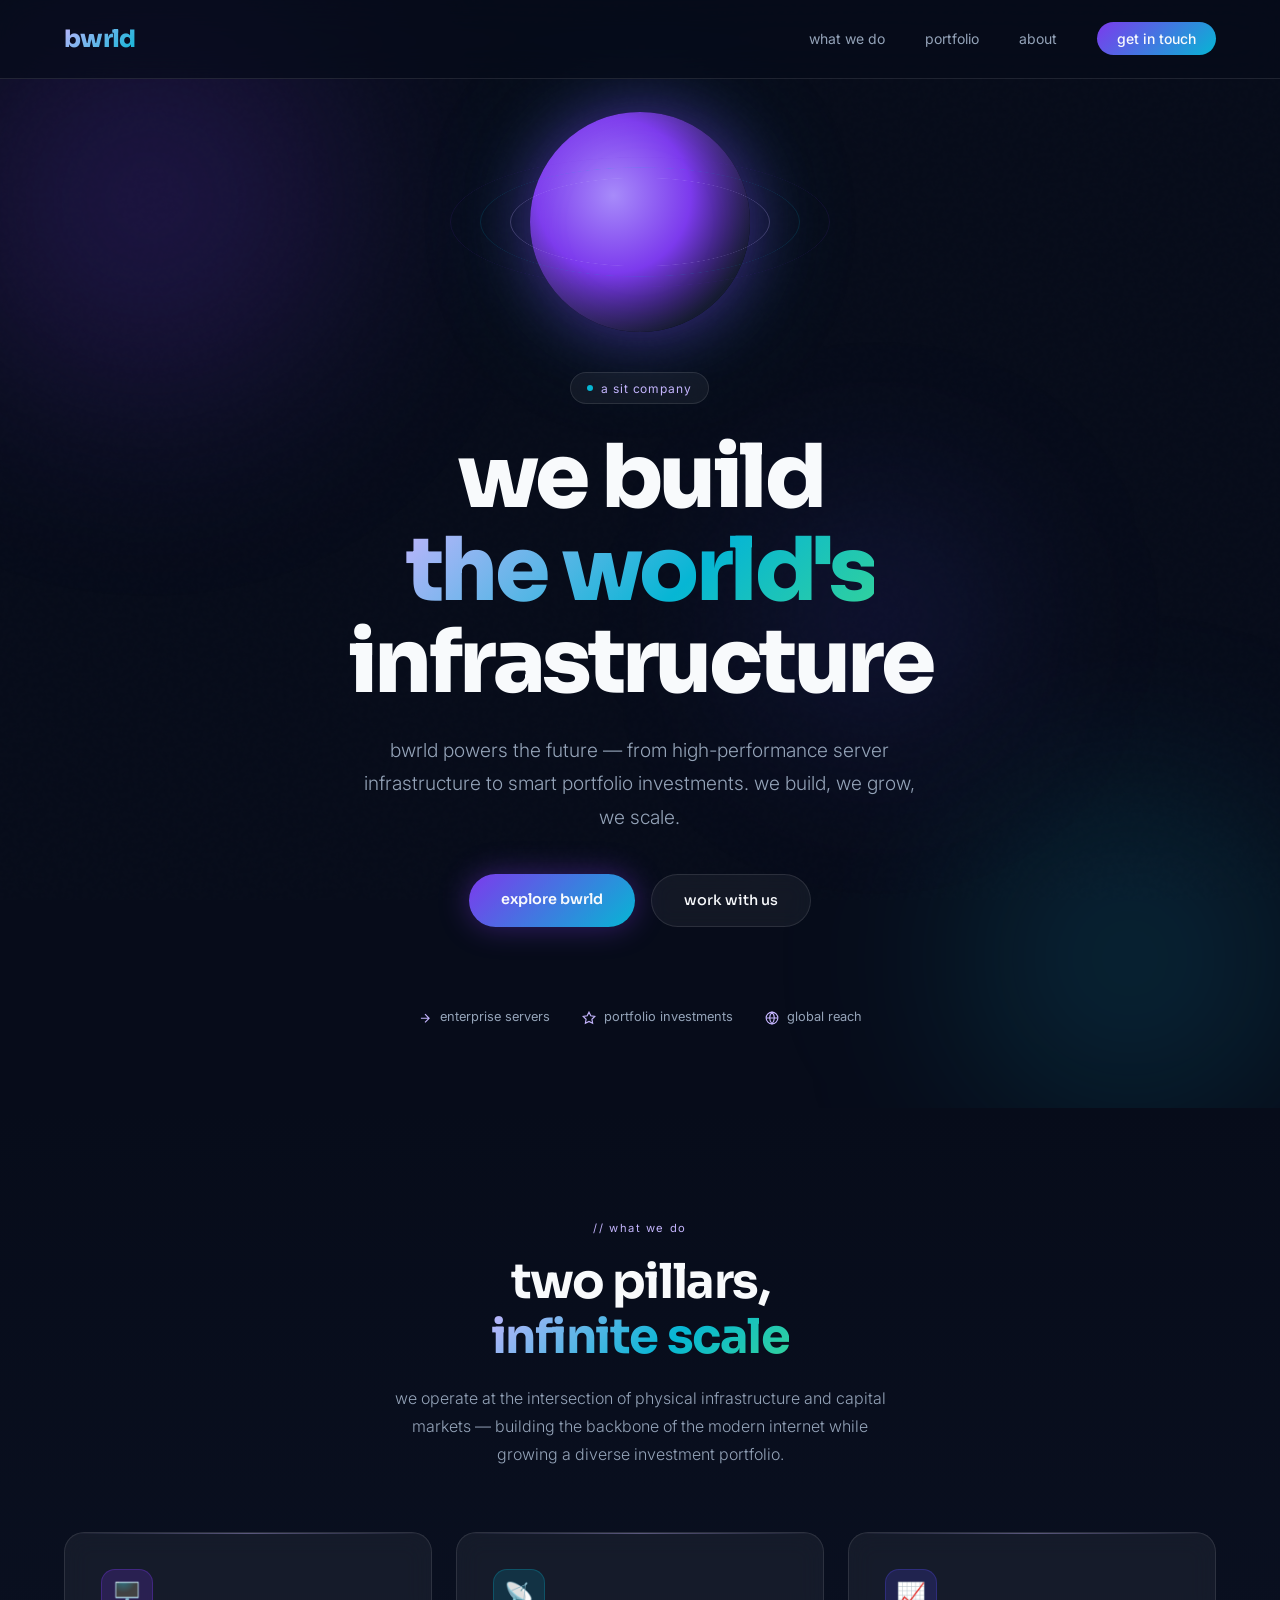
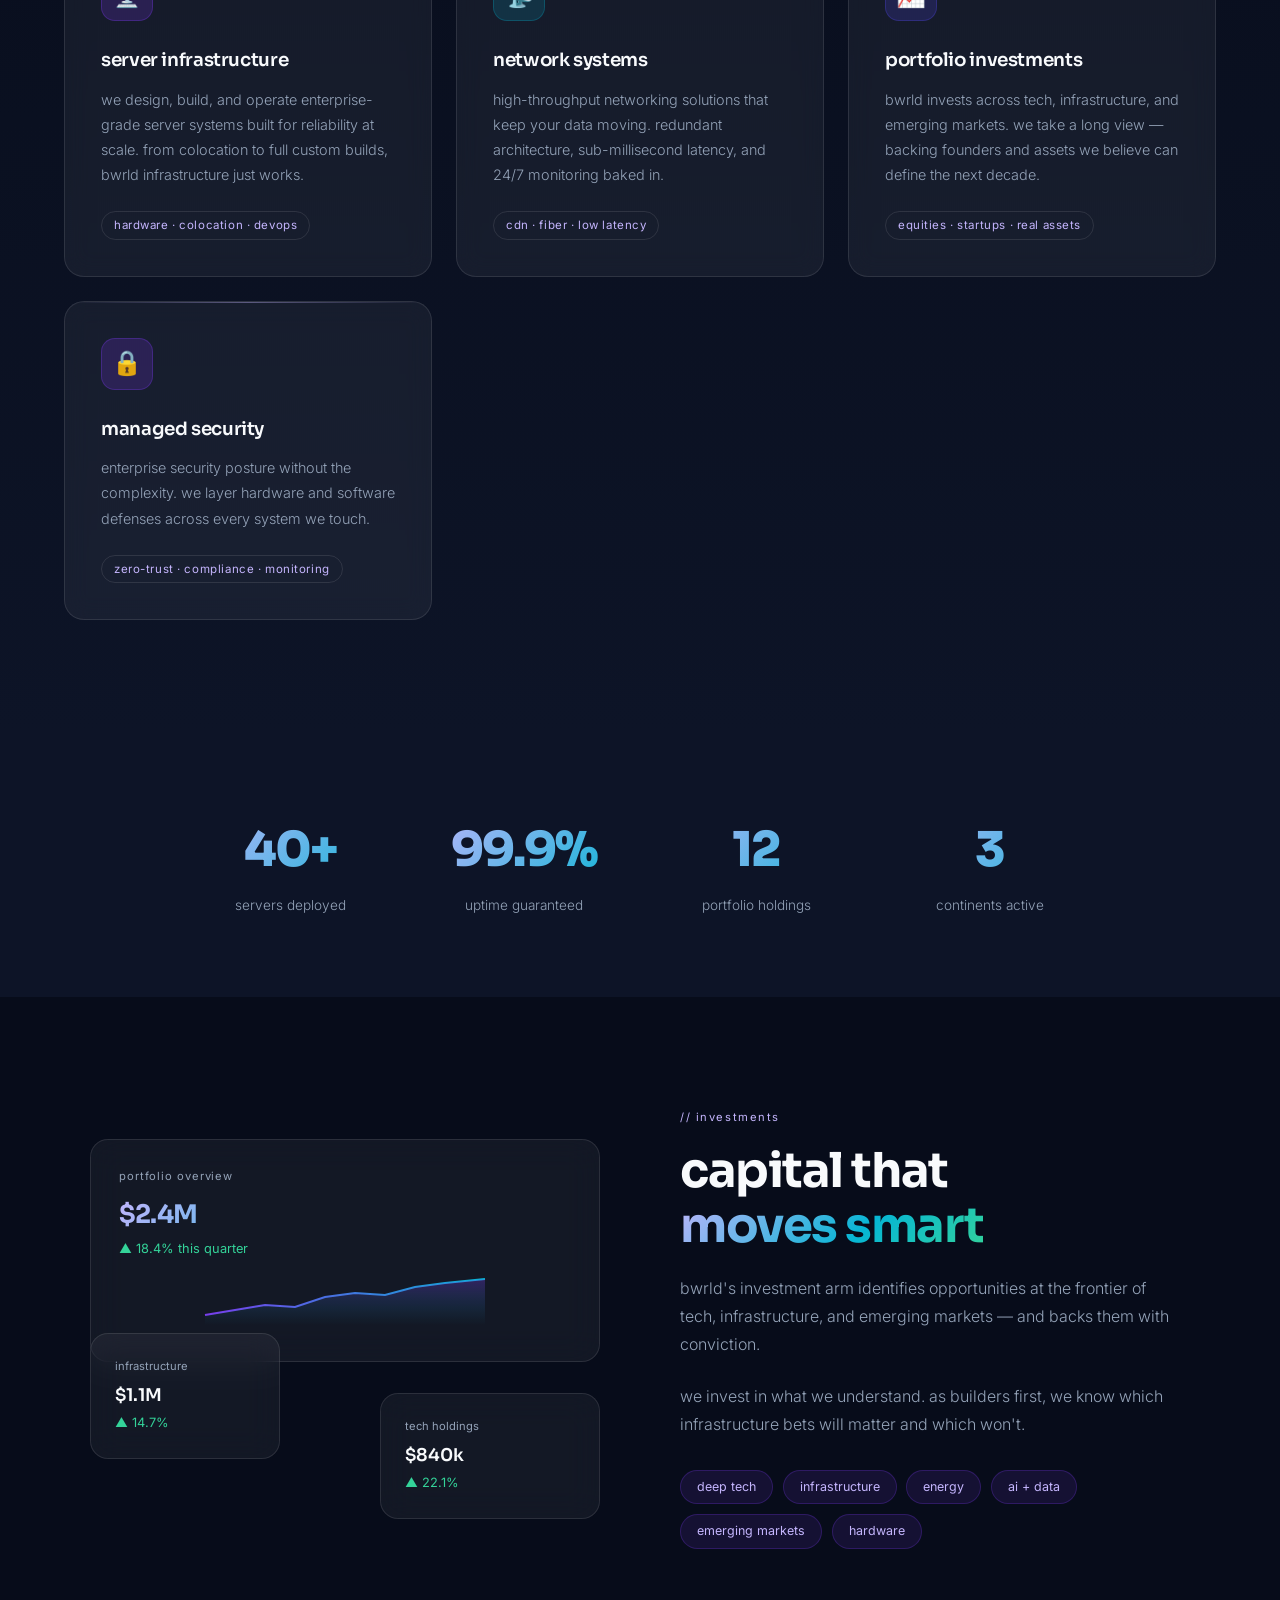
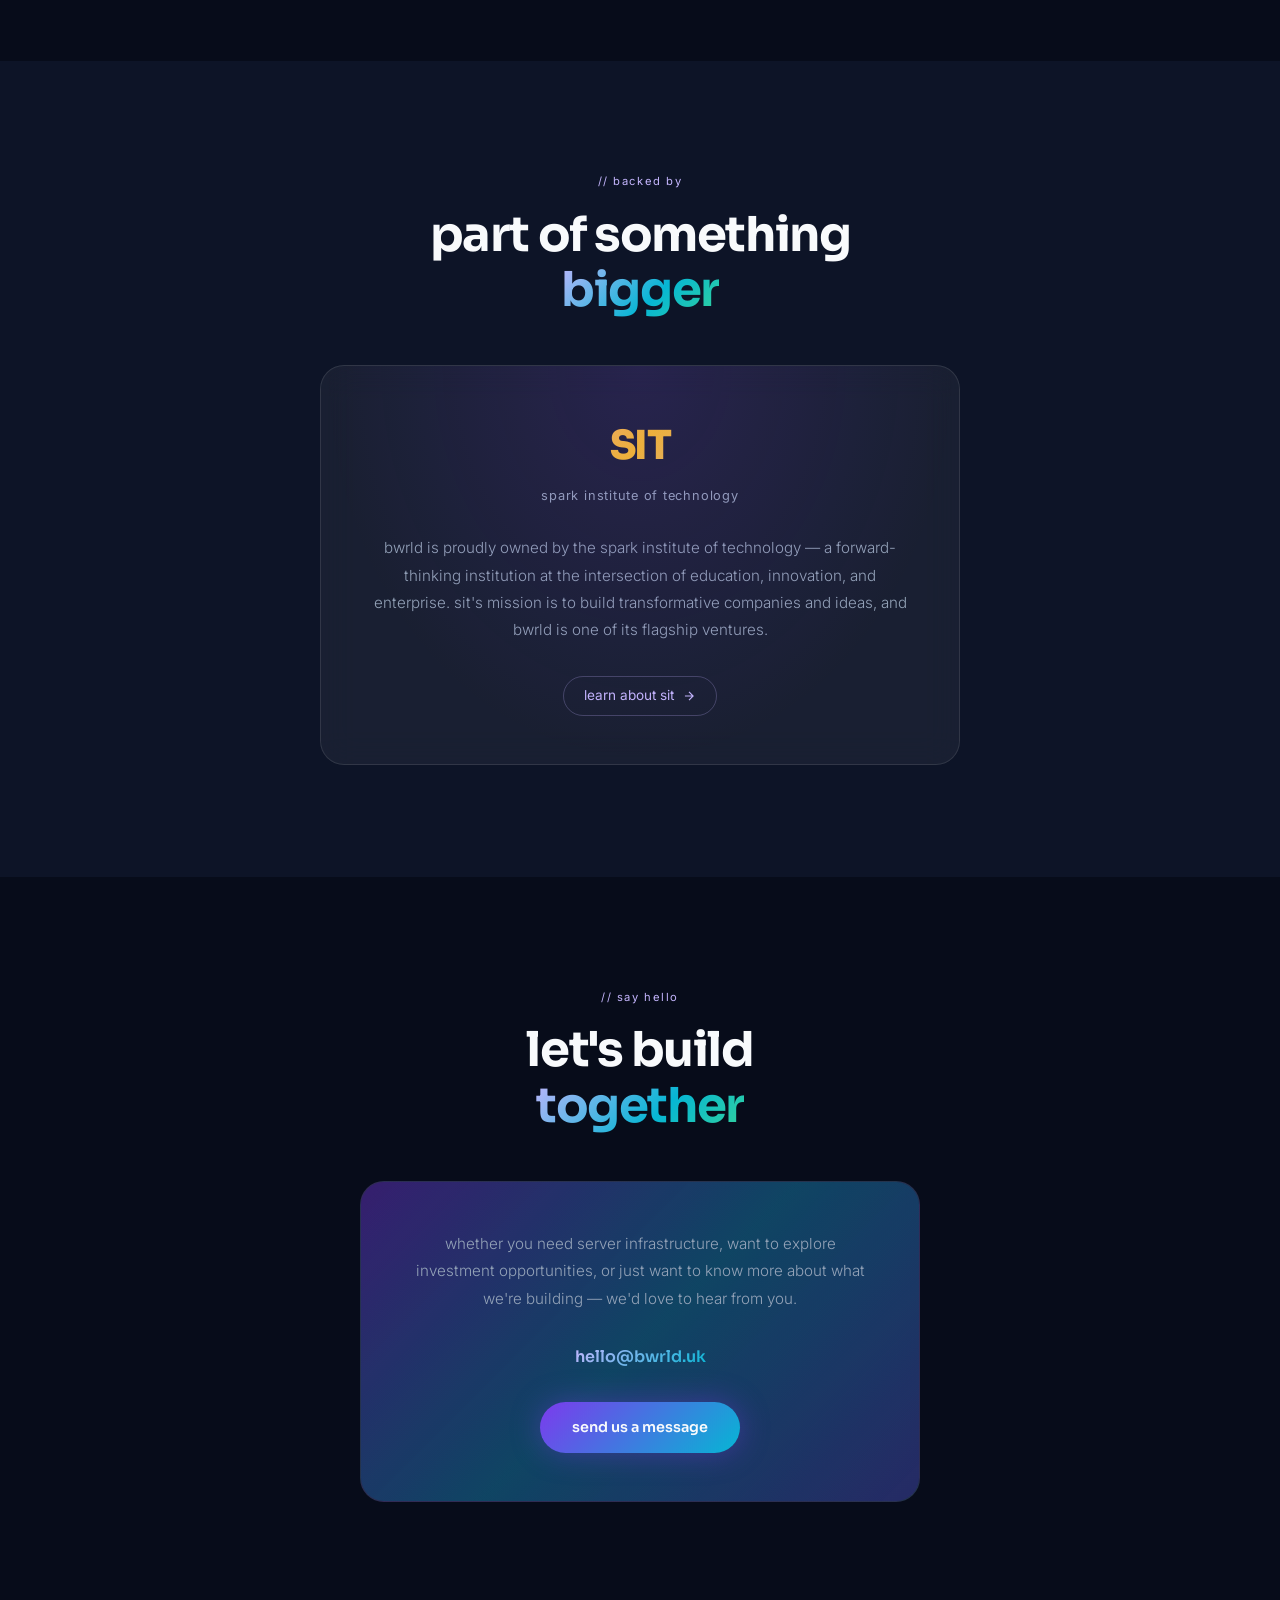
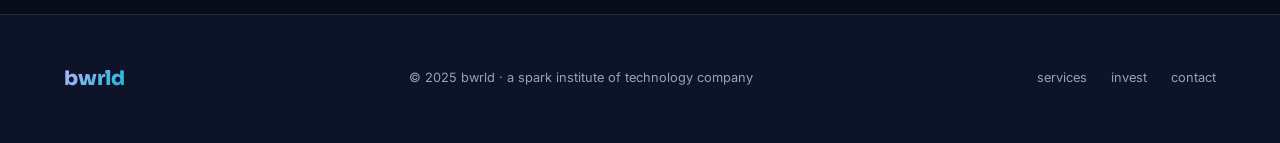
==== index.html @ cf3dbc6d "Add initial HTML structure for bwrld website" ====
<!DOCTYPE html>
<html lang="en">
<head>
  <meta charset="UTF-8" />
  <meta name="viewport" content="width=device-width, initial-scale=1.0" />
  <title>bwrld — build the world</title>
  <link href="https://fonts.googleapis.com/css2?family=Sora:wght@300;400;600;700;800&family=Inter:wght@300;400;500&display=swap" rel="stylesheet" />
  <style>
    *, *::before, *::after { box-sizing: border-box; margin: 0; padding: 0; }

    :root {
      --navy:    #070c1a;
      --deep:    #0d1427;
      --violet:  #7c3aed;
      --indigo:  #4f46e5;
      --cyan:    #06b6d4;
      --lavender:#c4b5fd;
      --white:   #f8fafc;
      --muted:   #94a3b8;
      --glass:   rgba(255,255,255,0.05);
      --glassborder: rgba(255,255,255,0.10);
    }

    html { scroll-behavior: smooth; }

    body {
      background: var(--navy);
      color: var(--white);
      font-family: 'Inter', sans-serif;
      font-size: 16px;
      line-height: 1.6;
      overflow-x: hidden;
    }

    /* ── NOISE OVERLAY ── */
    body::before {
      content: '';
      position: fixed;
      inset: 0;
      background-image: url("data:image/svg+xml,%3Csvg viewBox='0 0 200 200' xmlns='http://www.w3.org/2000/svg'%3E%3Cfilter id='n'%3E%3CfeTurbulence type='fractalNoise' baseFrequency='0.9' numOctaves='4' stitchTiles='stitch'/%3E%3C/filter%3E%3Crect width='100%25' height='100%25' filter='url(%23n)' opacity='0.03'/%3E%3C/svg%3E");
      pointer-events: none;
      z-index: 0;
      opacity: 0.4;
    }

    /* ── NAV ── */
    nav {
      position: fixed;
      top: 0; left: 0; right: 0;
      z-index: 100;
      display: flex;
      align-items: center;
      justify-content: space-between;
      padding: 1.25rem 5%;
      background: rgba(7,12,26,0.7);
      backdrop-filter: blur(20px);
      border-bottom: 1px solid var(--glassborder);
    }

    .logo {
      font-family: 'Sora', sans-serif;
      font-weight: 800;
      font-size: 1.5rem;
      background: linear-gradient(135deg, var(--lavender), var(--cyan));
      -webkit-background-clip: text;
      -webkit-text-fill-color: transparent;
      background-clip: text;
      letter-spacing: -0.03em;
    }

    nav ul {
      list-style: none;
      display: flex;
      gap: 2.5rem;
    }

    nav ul a {
      color: var(--muted);
      text-decoration: none;
      font-size: 0.875rem;
      font-weight: 400;
      transition: color 0.2s;
    }

    nav ul a:hover { color: var(--white); }

    .nav-cta {
      background: linear-gradient(135deg, var(--violet), var(--cyan));
      color: var(--white) !important;
      padding: 0.5rem 1.25rem;
      border-radius: 100px;
      font-weight: 500 !important;
      font-size: 0.875rem;
      transition: opacity 0.2s !important;
    }
    .nav-cta:hover { opacity: 0.85; }

    /* ── HERO ── */
    #hero {
      position: relative;
      min-height: 100vh;
      display: flex;
      align-items: center;
      justify-content: center;
      text-align: center;
      padding: 7rem 5% 5rem;
      overflow: hidden;
    }

    /* ambient glows */
    .glow-1, .glow-2, .glow-3 {
      position: absolute;
      border-radius: 50%;
      filter: blur(80px);
      pointer-events: none;
    }
    .glow-1 {
      width: 600px; height: 600px;
      background: radial-gradient(circle, rgba(124,58,237,0.25), transparent 70%);
      top: -100px; left: -150px;
      animation: drift 10s ease-in-out infinite alternate;
    }
    .glow-2 {
      width: 500px; height: 500px;
      background: radial-gradient(circle, rgba(6,182,212,0.2), transparent 70%);
      bottom: -100px; right: -100px;
      animation: drift 13s ease-in-out infinite alternate-reverse;
    }
    .glow-3 {
      width: 350px; height: 350px;
      background: radial-gradient(circle, rgba(79,70,229,0.2), transparent 70%);
      top: 40%; left: 55%;
      animation: drift 8s ease-in-out infinite alternate;
    }

    @keyframes drift {
      from { transform: translate(0,0); }
      to   { transform: translate(40px, 30px); }
    }

    /* orb */
    .orb-wrap {
      position: relative;
      width: 220px; height: 220px;
      margin: 0 auto 2.5rem;
    }

    .orb {
      width: 100%; height: 100%;
      border-radius: 50%;
      background: radial-gradient(circle at 38% 38%, #a78bfa, #7c3aed 40%, #0d1427 75%);
      box-shadow:
        0 0 60px rgba(124,58,237,0.5),
        0 0 120px rgba(6,182,212,0.2),
        inset 0 0 40px rgba(196,181,253,0.1);
      animation: pulse-orb 4s ease-in-out infinite;
    }

    @keyframes pulse-orb {
      0%, 100% { box-shadow: 0 0 60px rgba(124,58,237,0.5), 0 0 120px rgba(6,182,212,0.2); }
      50%       { box-shadow: 0 0 90px rgba(124,58,237,0.7), 0 0 160px rgba(6,182,212,0.35); }
    }

    .ring {
      position: absolute;
      border-radius: 50%;
      border: 1.5px solid;
      top: 50%; left: 50%;
      transform: translate(-50%, -50%) rotateX(70deg);
    }
    .ring-1 {
      width: 260px; height: 260px;
      border-color: rgba(196,181,253,0.25);
      animation: spin 12s linear infinite;
    }
    .ring-2 {
      width: 320px; height: 320px;
      border-color: rgba(6,182,212,0.15);
      animation: spin 20s linear infinite reverse;
    }
    .ring-3 {
      width: 380px; height: 380px;
      border-color: rgba(124,58,237,0.10);
      animation: spin 30s linear infinite;
    }

    @keyframes spin { to { transform: translate(-50%,-50%) rotateX(70deg) rotateZ(360deg); } }

    .hero-content { position: relative; z-index: 2; }

    .eyebrow {
      display: inline-flex;
      align-items: center;
      gap: 0.5rem;
      background: var(--glass);
      border: 1px solid var(--glassborder);
      border-radius: 100px;
      padding: 0.35rem 1rem;
      font-size: 0.75rem;
      color: var(--lavender);
      letter-spacing: 0.08em;
      margin-bottom: 1.75rem;
      backdrop-filter: blur(10px);
    }
    .eyebrow span { width: 6px; height: 6px; border-radius: 50%; background: var(--cyan); display: inline-block; animation: blink 2s ease infinite; }
    @keyframes blink { 0%,100%{opacity:1} 50%{opacity:0.3} }

    h1 {
      font-family: 'Sora', sans-serif;
      font-size: clamp(3rem, 7vw, 5.5rem);
      font-weight: 800;
      line-height: 1.05;
      letter-spacing: -0.04em;
      margin-bottom: 1.5rem;
    }

    .grad-text {
      background: linear-gradient(135deg, var(--lavender) 0%, var(--cyan) 60%, #34d399 100%);
      -webkit-background-clip: text;
      -webkit-text-fill-color: transparent;
      background-clip: text;
    }

    .hero-sub {
      font-size: clamp(1rem, 2vw, 1.2rem);
      color: var(--muted);
      max-width: 560px;
      margin: 0 auto 2.5rem;
      font-weight: 300;
      line-height: 1.75;
    }

    .hero-btns {
      display: flex;
      gap: 1rem;
      justify-content: center;
      flex-wrap: wrap;
    }

    .btn-primary {
      padding: 0.875rem 2rem;
      border-radius: 100px;
      background: linear-gradient(135deg, var(--violet), var(--cyan));
      color: var(--white);
      font-family: 'Sora', sans-serif;
      font-size: 0.9rem;
      font-weight: 600;
      text-decoration: none;
      transition: transform 0.2s, box-shadow 0.2s;
      box-shadow: 0 0 30px rgba(124,58,237,0.4);
    }
    .btn-primary:hover {
      transform: translateY(-2px);
      box-shadow: 0 0 50px rgba(124,58,237,0.6);
    }

    .btn-ghost {
      padding: 0.875rem 2rem;
      border-radius: 100px;
      border: 1px solid var(--glassborder);
      color: var(--white);
      font-family: 'Sora', sans-serif;
      font-size: 0.9rem;
      font-weight: 500;
      text-decoration: none;
      background: var(--glass);
      backdrop-filter: blur(10px);
      transition: border-color 0.2s, background 0.2s;
    }
    .btn-ghost:hover {
      border-color: rgba(196,181,253,0.4);
      background: rgba(255,255,255,0.08);
    }

    /* badge strip */
    .badge-strip {
      display: flex;
      justify-content: center;
      gap: 2rem;
      margin-top: 5rem;
      flex-wrap: wrap;
    }
    .badge {
      display: flex;
      align-items: center;
      gap: 0.5rem;
      font-size: 0.8rem;
      color: var(--muted);
    }
    .badge svg { color: var(--lavender); }

    /* ── SECTION COMMON ── */
    section { position: relative; z-index: 1; padding: 7rem 5%; }
    .section-label {
      font-size: 0.7rem;
      letter-spacing: 0.14em;
      color: var(--lavender);
      text-transform: none;
      margin-bottom: 1rem;
      display: block;
    }
    .section-title {
      font-family: 'Sora', sans-serif;
      font-size: clamp(2rem, 4vw, 3rem);
      font-weight: 700;
      letter-spacing: -0.03em;
      line-height: 1.15;
      margin-bottom: 1.25rem;
    }
    .section-sub {
      font-size: 1rem;
      color: var(--muted);
      max-width: 500px;
      line-height: 1.75;
      font-weight: 300;
    }
    .center { text-align: center; }
    .center .section-sub { margin: 0 auto; }

    /* ── WHAT WE DO ── */
    #services {
      background: linear-gradient(180deg, var(--navy) 0%, var(--deep) 100%);
    }

    .services-grid {
      display: grid;
      grid-template-columns: repeat(auto-fit, minmax(280px, 1fr));
      gap: 1.5rem;
      margin-top: 4rem;
    }

    .card {
      background: var(--glass);
      border: 1px solid var(--glassborder);
      border-radius: 20px;
      padding: 2.25rem;
      backdrop-filter: blur(12px);
      transition: transform 0.3s, border-color 0.3s, box-shadow 0.3s;
      position: relative;
      overflow: hidden;
    }
    .card::before {
      content: '';
      position: absolute;
      top: 0; left: 0; right: 0;
      height: 1px;
      background: linear-gradient(90deg, transparent, rgba(196,181,253,0.4), transparent);
    }
    .card:hover {
      transform: translateY(-6px);
      border-color: rgba(196,181,253,0.25);
      box-shadow: 0 20px 60px rgba(124,58,237,0.15);
    }

    .card-icon {
      width: 52px; height: 52px;
      border-radius: 14px;
      display: flex;
      align-items: center;
      justify-content: center;
      margin-bottom: 1.5rem;
      font-size: 1.5rem;
    }

    .icon-violet { background: rgba(124,58,237,0.2); border: 1px solid rgba(124,58,237,0.3); }
    .icon-cyan   { background: rgba(6,182,212,0.15); border: 1px solid rgba(6,182,212,0.25); }
    .icon-indigo { background: rgba(79,70,229,0.2);  border: 1px solid rgba(79,70,229,0.3); }

    .card h3 {
      font-family: 'Sora', sans-serif;
      font-size: 1.15rem;
      font-weight: 600;
      margin-bottom: 0.75rem;
      letter-spacing: -0.02em;
    }
    .card p { font-size: 0.9rem; color: var(--muted); line-height: 1.75; font-weight: 300; }

    .card-tag {
      display: inline-block;
      margin-top: 1.5rem;
      font-size: 0.72rem;
      padding: 0.25rem 0.75rem;
      border-radius: 100px;
      border: 1px solid var(--glassborder);
      color: var(--lavender);
      letter-spacing: 0.05em;
    }

    /* ── STATS ── */
    #stats {
      padding: 5rem 5%;
      background: var(--deep);
    }
    .stats-inner {
      max-width: 900px;
      margin: 0 auto;
      display: grid;
      grid-template-columns: repeat(auto-fit, minmax(180px, 1fr));
      gap: 2rem;
      text-align: center;
    }
    .stat-num {
      font-family: 'Sora', sans-serif;
      font-size: 3rem;
      font-weight: 800;
      letter-spacing: -0.04em;
      background: linear-gradient(135deg, var(--lavender), var(--cyan));
      -webkit-background-clip: text;
      -webkit-text-fill-color: transparent;
      background-clip: text;
    }
    .stat-label { font-size: 0.85rem; color: var(--muted); margin-top: 0.4rem; font-weight: 300; }

    /* ── INVEST ── */
    #invest { background: var(--navy); }
    .invest-inner {
      display: grid;
      grid-template-columns: 1fr 1fr;
      gap: 5rem;
      align-items: center;
      max-width: 1100px;
      margin: 0 auto;
    }

    .invest-visual {
      position: relative;
      height: 380px;
    }

    .portfolio-card {
      position: absolute;
      background: var(--glass);
      border: 1px solid var(--glassborder);
      border-radius: 18px;
      padding: 1.5rem;
      backdrop-filter: blur(16px);
    }
    .portfolio-card.main {
      top: 0; left: 0; right: 0;
      padding: 1.75rem;
    }
    .portfolio-card.mini {
      bottom: 0; right: 0;
      width: 220px;
      animation: float 5s ease-in-out infinite;
    }
    .portfolio-card.mini2 {
      bottom: 60px; left: 0;
      width: 190px;
      animation: float 7s ease-in-out infinite reverse;
    }

    @keyframes float {
      0%,100%{ transform: translateY(0); }
      50%    { transform: translateY(-10px); }
    }

    .port-label { font-size: 0.7rem; color: var(--muted); letter-spacing: 0.08em; margin-bottom: 0.5rem; }
    .port-val   { font-family: 'Sora', sans-serif; font-weight: 700; font-size: 1.6rem; letter-spacing: -0.03em; }
    .port-up    { color: #34d399; font-size: 0.8rem; margin-top: 0.25rem; }
    .port-down  { color: #f87171; font-size: 0.8rem; margin-top: 0.25rem; }

    .mini-label { font-size: 0.7rem; color: var(--muted); margin-bottom: 0.35rem; }
    .mini-val   { font-family: 'Sora', sans-serif; font-weight: 600; font-size: 1.1rem; }

    /* sparkline */
    .sparkline { margin-top: 1rem; }
    .sparkline svg { width: 100%; height: 50px; }

    .invest-pills {
      display: flex;
      flex-wrap: wrap;
      gap: 0.6rem;
      margin-top: 2rem;
    }
    .pill {
      font-size: 0.78rem;
      padding: 0.4rem 1rem;
      border-radius: 100px;
      background: rgba(124,58,237,0.12);
      border: 1px solid rgba(124,58,237,0.25);
      color: var(--lavender);
    }

    /* ── PARENT ── */
    #parent {
      background: var(--deep);
      text-align: center;
    }
    .parent-card {
      max-width: 640px;
      margin: 3rem auto 0;
      background: var(--glass);
      border: 1px solid var(--glassborder);
      border-radius: 24px;
      padding: 3rem;
      backdrop-filter: blur(16px);
      position: relative;
      overflow: hidden;
    }
    .parent-card::after {
      content: '';
      position: absolute;
      inset: 0;
      background: radial-gradient(ellipse at 50% 0%, rgba(124,58,237,0.15), transparent 70%);
      pointer-events: none;
    }
    .sit-logo {
      font-family: 'Sora', sans-serif;
      font-size: 2.5rem;
      font-weight: 800;
      background: linear-gradient(135deg, #f9a8d4, #fbbf24, var(--lavender));
      -webkit-background-clip: text;
      -webkit-text-fill-color: transparent;
      background-clip: text;
      margin-bottom: 0.5rem;
      letter-spacing: -0.04em;
    }
    .sit-full { font-size: 0.8rem; color: var(--muted); letter-spacing: 0.06em; margin-bottom: 1.75rem; }
    .parent-card p { color: var(--muted); font-size: 0.95rem; line-height: 1.8; font-weight: 300; }

    .parent-link {
      display: inline-flex;
      align-items: center;
      gap: 0.5rem;
      margin-top: 2rem;
      font-size: 0.85rem;
      color: var(--lavender);
      text-decoration: none;
      border: 1px solid rgba(196,181,253,0.25);
      padding: 0.5rem 1.25rem;
      border-radius: 100px;
      transition: background 0.2s;
    }
    .parent-link:hover { background: rgba(196,181,253,0.08); }

    /* ── CONTACT ── */
    #contact {
      background: var(--navy);
      text-align: center;
    }
    .contact-card {
      max-width: 560px;
      margin: 3rem auto 0;
      background: linear-gradient(135deg, rgba(124,58,237,0.15), rgba(6,182,212,0.1));
      border: 1px solid rgba(196,181,253,0.15);
      border-radius: 24px;
      padding: 3rem;
      position: relative;
      overflow: hidden;
    }
    .contact-card::before {
      content: '';
      position: absolute;
      inset: -2px;
      border-radius: 26px;
      background: linear-gradient(135deg, var(--violet), var(--cyan), var(--violet));
      z-index: -1;
      animation: border-spin 6s linear infinite;
      opacity: 0.3;
    }
    @keyframes border-spin { to { filter: hue-rotate(360deg); } }

    .contact-card p { color: var(--muted); font-size: 0.95rem; line-height: 1.8; margin-bottom: 2rem; font-weight: 300; }

    .email-link {
      display: inline-block;
      font-family: 'Sora', sans-serif;
      font-size: 1rem;
      font-weight: 600;
      background: linear-gradient(135deg, var(--lavender), var(--cyan));
      -webkit-background-clip: text;
      -webkit-text-fill-color: transparent;
      background-clip: text;
      text-decoration: none;
      margin-bottom: 2rem;
    }

    /* ── FOOTER ── */
    footer {
      background: var(--deep);
      border-top: 1px solid var(--glassborder);
      padding: 3rem 5%;
      display: flex;
      align-items: center;
      justify-content: space-between;
      flex-wrap: wrap;
      gap: 1.5rem;
    }
    .footer-logo {
      font-family: 'Sora', sans-serif;
      font-weight: 800;
      font-size: 1.25rem;
      background: linear-gradient(135deg, var(--lavender), var(--cyan));
      -webkit-background-clip: text;
      -webkit-text-fill-color: transparent;
      background-clip: text;
    }
    footer p { font-size: 0.8rem; color: var(--muted); }
    .footer-links { display: flex; gap: 1.5rem; }
    .footer-links a { font-size: 0.8rem; color: var(--muted); text-decoration: none; transition: color 0.2s; }
    .footer-links a:hover { color: var(--lavender); }

    /* ── RESPONSIVE ── */
    @media (max-width: 768px) {
      .invest-inner { grid-template-columns: 1fr; }
      .invest-visual { height: 280px; margin-bottom: 2rem; }
      nav ul { display: none; }
      .portfolio-card.mini, .portfolio-card.mini2 { display: none; }
    }

    /* ── SCROLL REVEAL ── */
    .reveal { opacity: 0; transform: translateY(24px); transition: opacity 0.7s ease, transform 0.7s ease; }
    .reveal.visible { opacity: 1; transform: none; }
  </style>
</head>
<body>

  <!-- NAV -->
  <nav>
    <div class="logo">bwrld</div>
    <ul>
      <li><a href="#services">what we do</a></li>
      <li><a href="#invest">portfolio</a></li>
      <li><a href="#parent">about</a></li>
      <li><a href="#contact" class="nav-cta">get in touch</a></li>
    </ul>
  </nav>

  <!-- HERO -->
  <section id="hero">
    <div class="glow-1"></div>
    <div class="glow-2"></div>
    <div class="glow-3"></div>

    <div class="hero-content">
      <div class="orb-wrap">
        <div class="orb"></div>
        <div class="ring ring-1"></div>
        <div class="ring ring-2"></div>
        <div class="ring ring-3"></div>
      </div>

      <div class="eyebrow"><span></span> a sit company</div>

      <h1>
        we build<br/>
        <span class="grad-text">the world's</span><br/>
        infrastructure
      </h1>

      <p class="hero-sub">
        bwrld powers the future — from high-performance server infrastructure to smart portfolio investments. we build, we grow, we scale.
      </p>

      <div class="hero-btns">
        <a href="#services" class="btn-primary">explore bwrld</a>
        <a href="#contact" class="btn-ghost">work with us</a>
      </div>

      <div class="badge-strip">
        <div class="badge">
          <svg width="14" height="14" fill="none" stroke="currentColor" stroke-width="2" viewBox="0 0 24 24"><path d="M5 12.5h14M12 5.5l7 7-7 7"/></svg>
          enterprise servers
        </div>
        <div class="badge">
          <svg width="14" height="14" fill="none" stroke="currentColor" stroke-width="2" viewBox="0 0 24 24"><path d="M12 2l3.09 6.26L22 9.27l-5 4.87 1.18 6.88L12 17.77l-6.18 3.25L7 14.14 2 9.27l6.91-1.01L12 2z"/></svg>
          portfolio investments
        </div>
        <div class="badge">
          <svg width="14" height="14" fill="none" stroke="currentColor" stroke-width="2" viewBox="0 0 24 24"><circle cx="12" cy="12" r="10"/><path d="M2 12h20M12 2a15.3 15.3 0 0 1 4 10 15.3 15.3 0 0 1-4 10 15.3 15.3 0 0 1-4-10 15.3 15.3 0 0 1 4-10z"/></svg>
          global reach
        </div>
      </div>
    </div>
  </section>

  <!-- SERVICES -->
  <section id="services">
    <div class="center reveal">
      <span class="section-label">// what we do</span>
      <h2 class="section-title">two pillars,<br/><span class="grad-text">infinite scale</span></h2>
      <p class="section-sub">we operate at the intersection of physical infrastructure and capital markets — building the backbone of the modern internet while growing a diverse investment portfolio.</p>
    </div>

    <div class="services-grid" style="margin-top:4rem">
      <div class="card reveal">
        <div class="card-icon icon-violet">🖥️</div>
        <h3>server infrastructure</h3>
        <p>we design, build, and operate enterprise-grade server systems built for reliability at scale. from colocation to full custom builds, bwrld infrastructure just works.</p>
        <span class="card-tag">hardware · colocation · devops</span>
      </div>
      <div class="card reveal">
        <div class="card-icon icon-cyan">📡</div>
        <h3>network systems</h3>
        <p>high-throughput networking solutions that keep your data moving. redundant architecture, sub-millisecond latency, and 24/7 monitoring baked in.</p>
        <span class="card-tag">cdn · fiber · low latency</span>
      </div>
      <div class="card reveal">
        <div class="card-icon icon-indigo">📈</div>
        <h3>portfolio investments</h3>
        <p>bwrld invests across tech, infrastructure, and emerging markets. we take a long view — backing founders and assets we believe can define the next decade.</p>
        <span class="card-tag">equities · startups · real assets</span>
      </div>
      <div class="card reveal">
        <div class="card-icon icon-violet">🔒</div>
        <h3>managed security</h3>
        <p>enterprise security posture without the complexity. we layer hardware and software defenses across every system we touch.</p>
        <span class="card-tag">zero-trust · compliance · monitoring</span>
      </div>
    </div>
  </section>

  <!-- STATS -->
  <section id="stats">
    <div class="stats-inner">
      <div class="reveal">
        <div class="stat-num">40+</div>
        <div class="stat-label">servers deployed</div>
      </div>
      <div class="reveal">
        <div class="stat-num">99.9%</div>
        <div class="stat-label">uptime guaranteed</div>
      </div>
      <div class="reveal">
        <div class="stat-num">12</div>
        <div class="stat-label">portfolio holdings</div>
      </div>
      <div class="reveal">
        <div class="stat-num">3</div>
        <div class="stat-label">continents active</div>
      </div>
    </div>
  </section>

  <!-- INVEST -->
  <section id="invest">
    <div class="invest-inner">
      <div class="invest-visual reveal">
        <div class="portfolio-card main">
          <div class="port-label">portfolio overview</div>
          <div class="port-val grad-text">$2.4M</div>
          <div class="port-up">▲ 18.4% this quarter</div>
          <div class="sparkline">
            <svg viewBox="0 0 280 50" fill="none" xmlns="http://www.w3.org/2000/svg">
              <defs>
                <linearGradient id="sg" x1="0" y1="0" x2="0" y2="1">
                  <stop offset="0%" stop-color="#7c3aed" stop-opacity="0.3"/>
                  <stop offset="100%" stop-color="#06b6d4" stop-opacity="0"/>
                </linearGradient>
              </defs>
              <path d="M0 40 L30 35 L60 30 L90 32 L120 22 L150 18 L180 20 L210 12 L240 8 L280 4" stroke="url(#grad-line)" stroke-width="2" fill="none"/>
              <defs>
                <linearGradient id="grad-line" x1="0" y1="0" x2="1" y2="0">
                  <stop offset="0%" stop-color="#7c3aed"/>
                  <stop offset="100%" stop-color="#06b6d4"/>
                </linearGradient>
              </defs>
              <path d="M0 40 L30 35 L60 30 L90 32 L120 22 L150 18 L180 20 L210 12 L240 8 L280 4 L280 50 L0 50Z" fill="url(#sg)"/>
            </svg>
          </div>
        </div>
        <div class="portfolio-card mini">
          <div class="mini-label">tech holdings</div>
          <div class="mini-val">$840k</div>
          <div class="port-up">▲ 22.1%</div>
        </div>
        <div class="portfolio-card mini2">
          <div class="mini-label">infrastructure</div>
          <div class="mini-val">$1.1M</div>
          <div class="port-up">▲ 14.7%</div>
        </div>
      </div>

      <div class="reveal">
        <span class="section-label">// investments</span>
        <h2 class="section-title">capital that<br/><span class="grad-text">moves smart</span></h2>
        <p class="section-sub" style="margin-bottom:1.5rem">bwrld's investment arm identifies opportunities at the frontier of tech, infrastructure, and emerging markets — and backs them with conviction.</p>
        <p class="section-sub">we invest in what we understand. as builders first, we know which infrastructure bets will matter and which won't.</p>

        <div class="invest-pills">
          <span class="pill">deep tech</span>
          <span class="pill">infrastructure</span>
          <span class="pill">energy</span>
          <span class="pill">ai + data</span>
          <span class="pill">emerging markets</span>
          <span class="pill">hardware</span>
        </div>
      </div>
    </div>
  </section>

  <!-- PARENT -->
  <section id="parent">
    <div class="center reveal">
      <span class="section-label">// backed by</span>
      <h2 class="section-title">part of something<br/><span class="grad-text">bigger</span></h2>
    </div>
    <div class="parent-card reveal">
      <div class="sit-logo">SIT</div>
      <div class="sit-full">spark institute of technology</div>
      <p>
        bwrld is proudly owned by the spark institute of technology — a forward-thinking institution at the intersection of education, innovation, and enterprise. sit's mission is to build transformative companies and ideas, and bwrld is one of its flagship ventures.
      </p>
      <a href="#" class="parent-link">
        learn about sit
        <svg width="14" height="14" fill="none" stroke="currentColor" stroke-width="2" viewBox="0 0 24 24"><path d="M5 12h14M12 5l7 7-7 7"/></svg>
      </a>
    </div>
  </section>

  <!-- CONTACT -->
  <section id="contact">
    <div class="center reveal">
      <span class="section-label">// say hello</span>
      <h2 class="section-title">let's build<br/><span class="grad-text">together</span></h2>
    </div>
    <div class="contact-card reveal">
      <p>whether you need server infrastructure, want to explore investment opportunities, or just want to know more about what we're building — we'd love to hear from you.</p>
      <div>
        <a href="mailto:hello@bwrld.io" class="email-link">hello@bwrld.uk</a>
      </div>
      <a href="mailto:hello@bwrld.io" class="btn-primary" style="display:inline-block">send us a message</a>
    </div>
  </section>

  <!-- FOOTER -->
  <footer>
    <div class="footer-logo">bwrld</div>
    <p>© 2025 bwrld · a spark institute of technology company</p>
    <div class="footer-links">
      <a href="#services">services</a>
      <a href="#invest">invest</a>
      <a href="#contact">contact</a>
    </div>
  </footer>

  <script>
    // scroll reveal
    const els = document.querySelectorAll('.reveal');
    const observer = new IntersectionObserver(entries => {
      entries.forEach(e => {
        if (e.isIntersecting) { e.target.classList.add('visible'); }
      });
    }, { threshold: 0.12 });
    els.forEach(el => observer.observe(el));
  </script>

</body>
</html>
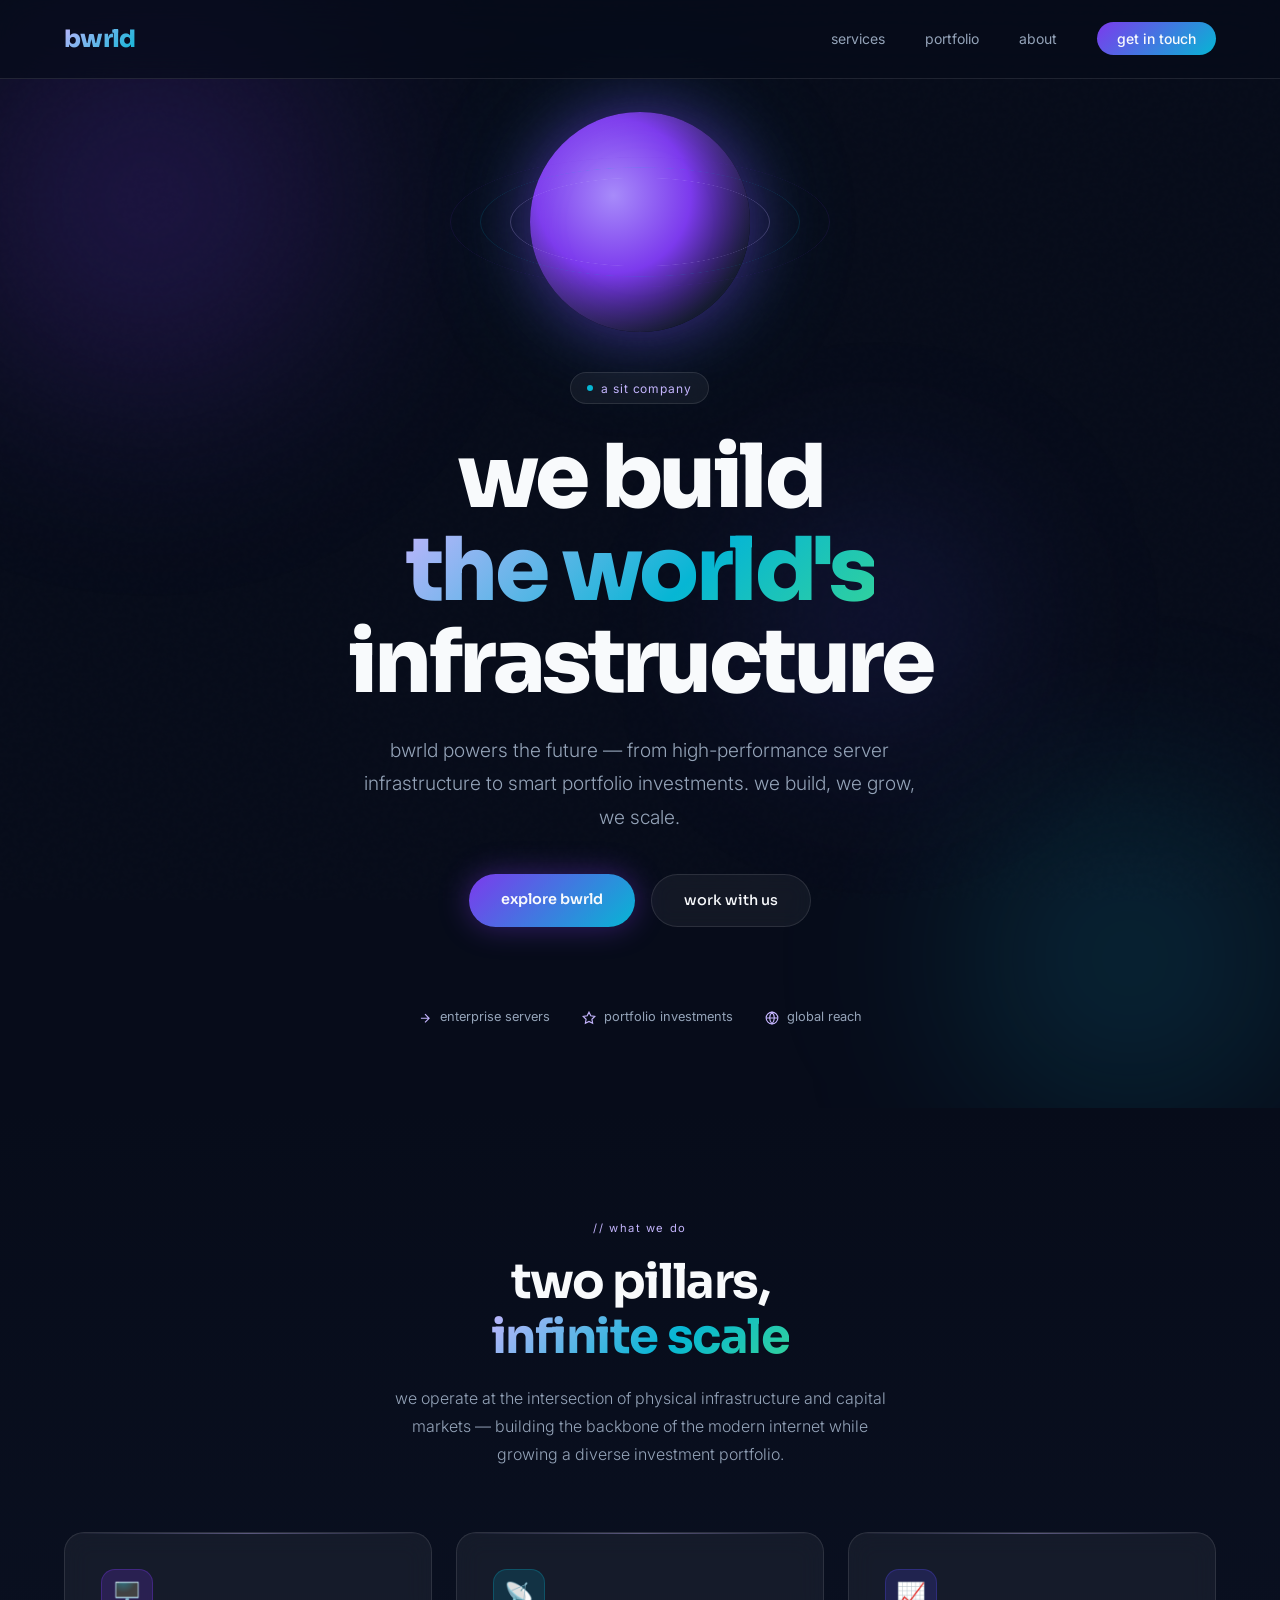
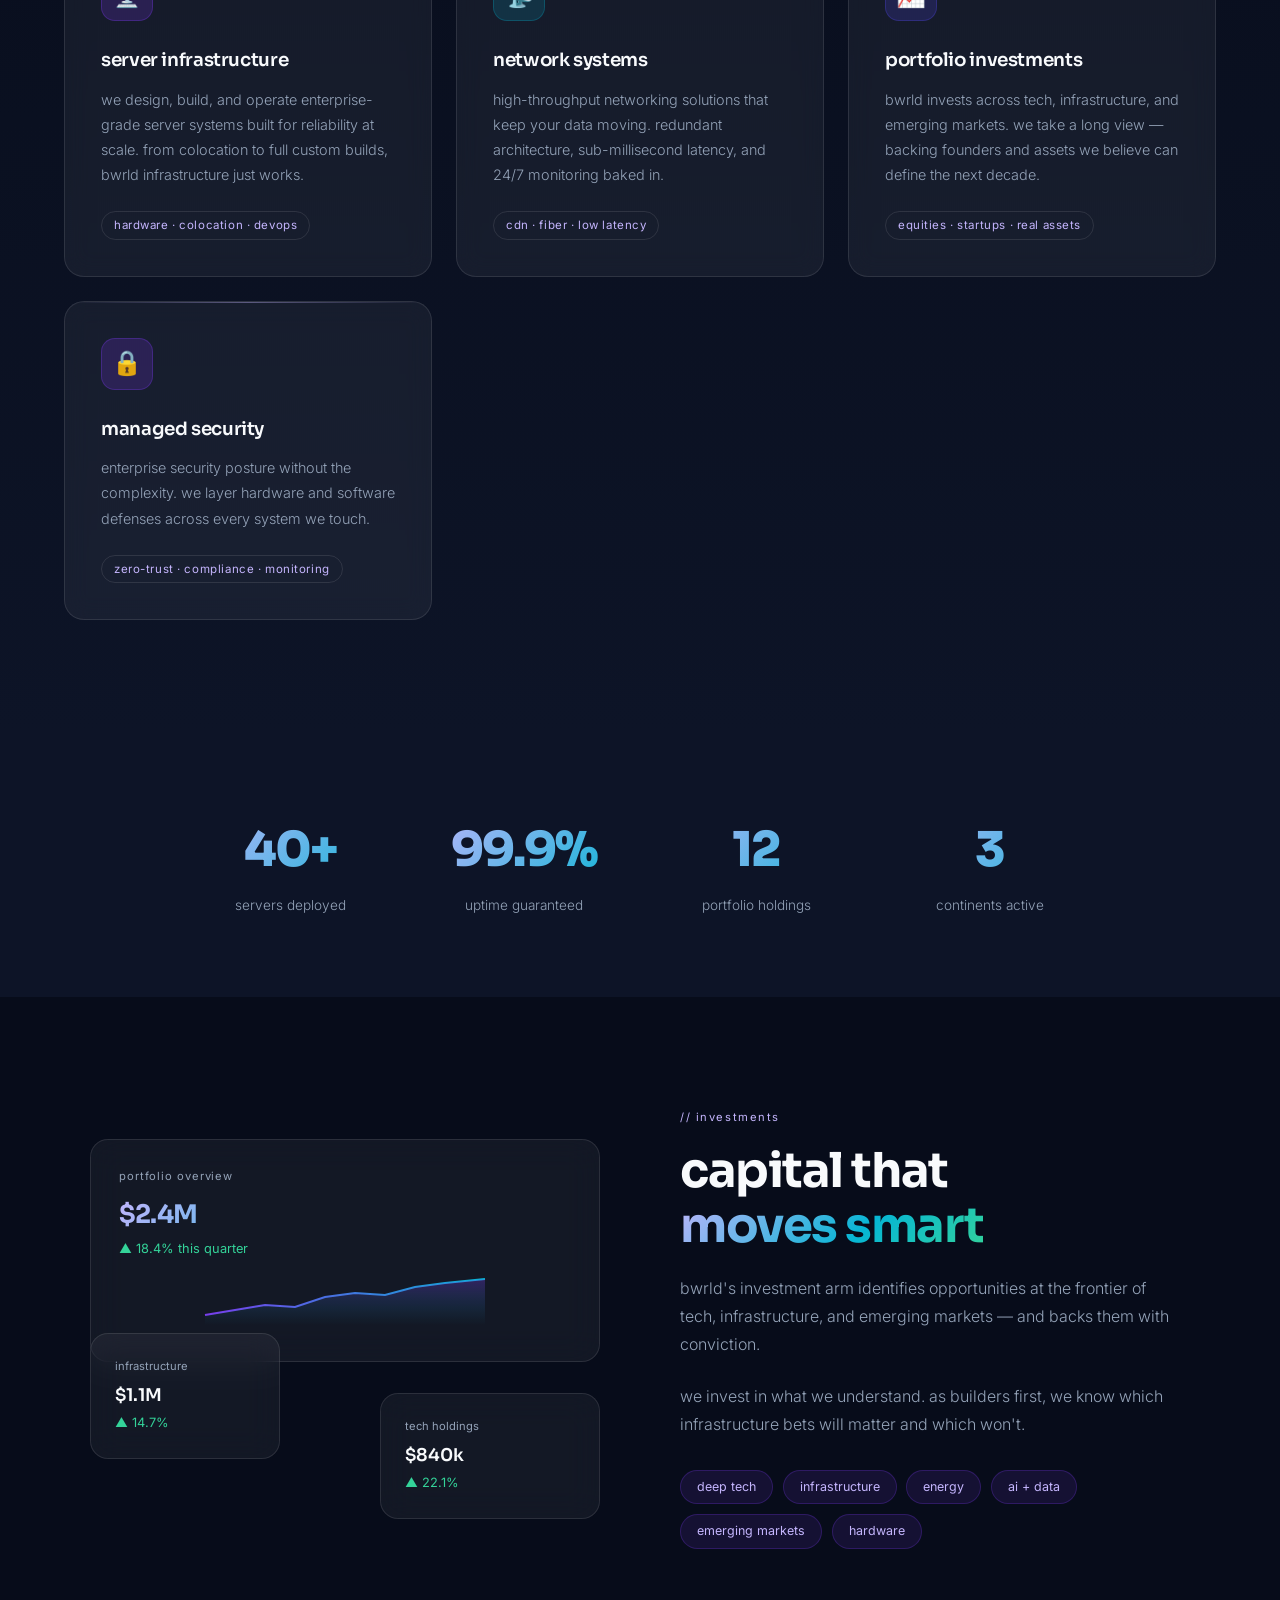
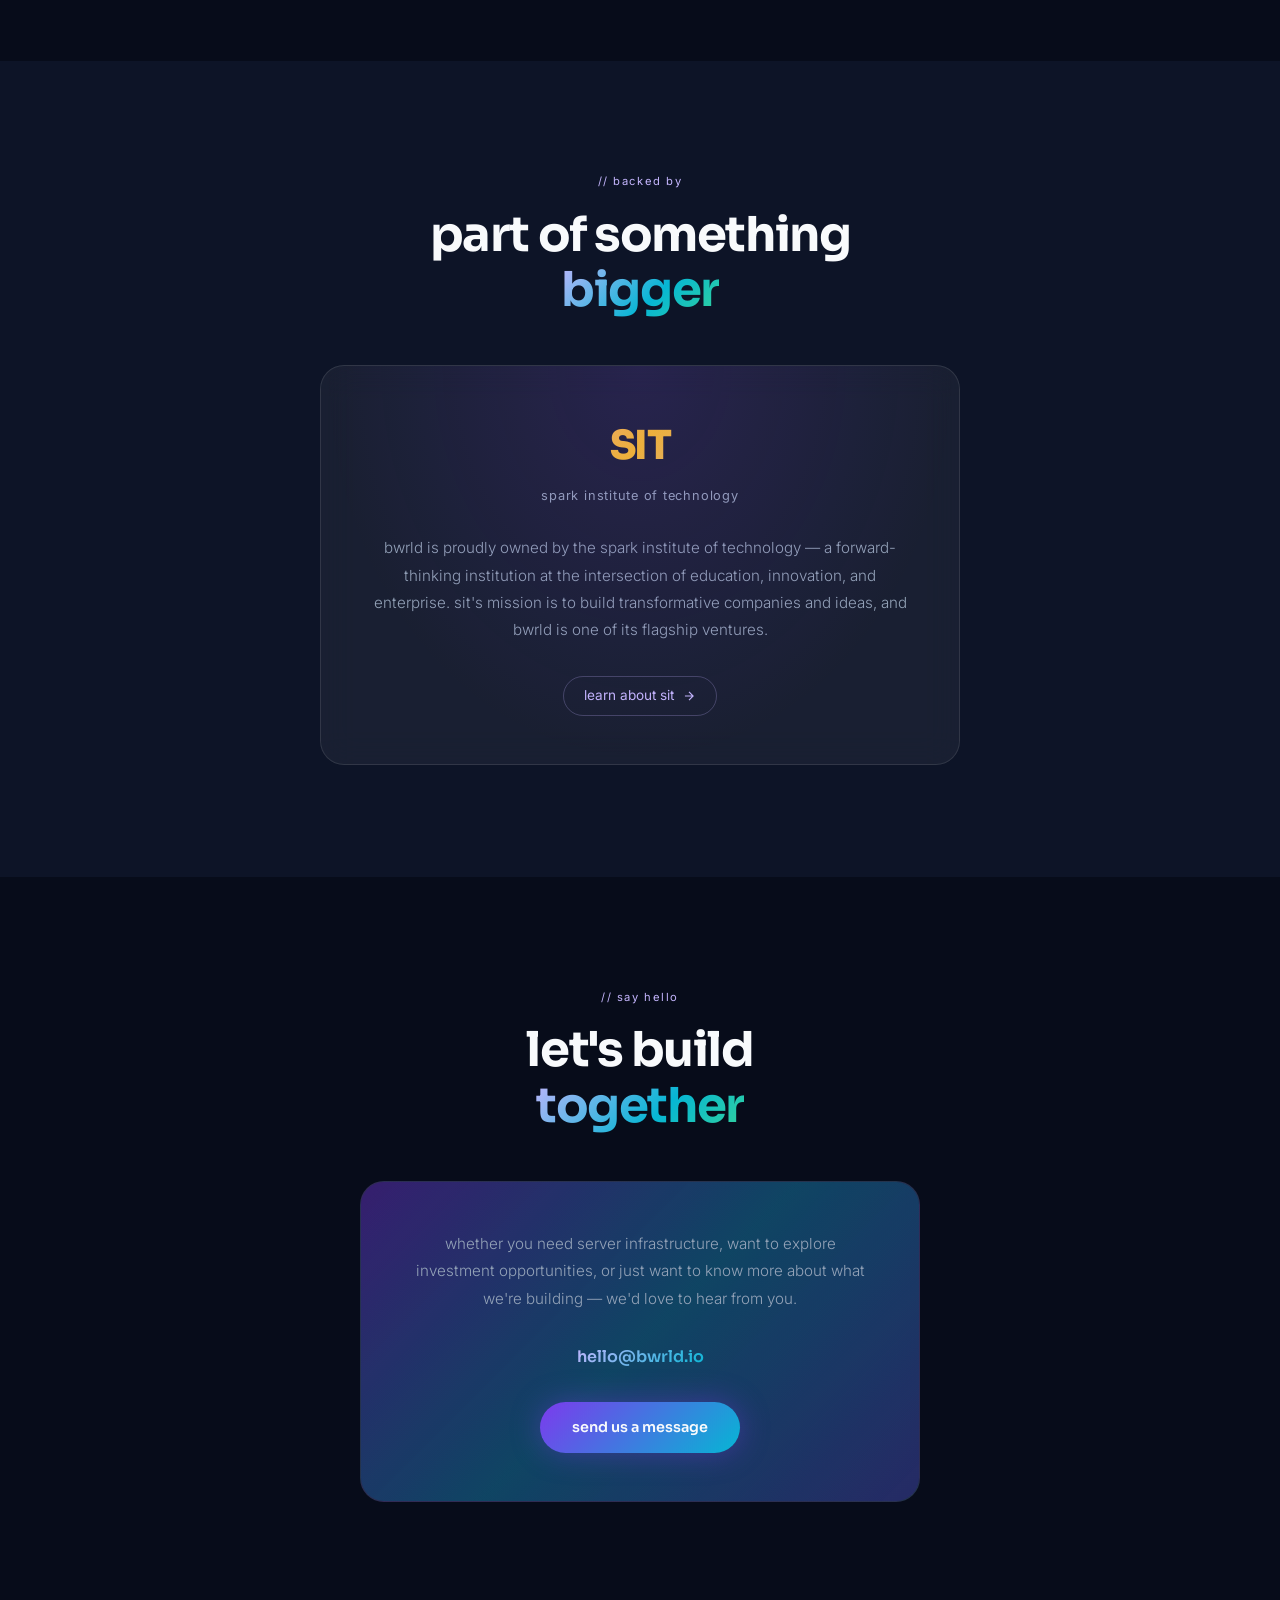
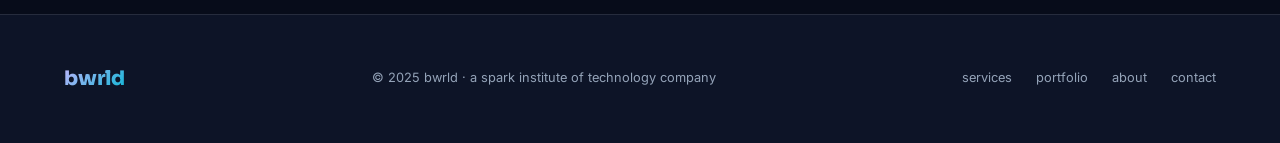
==== commit 281bccba: "Add files via upload" ====
--- a/index.html
+++ b/index.html
@@ -72,6 +72,7 @@
       list-style: none;
       display: flex;
       gap: 2.5rem;
+      align-items: center;
     }
 
     nav ul a {
@@ -618,12 +619,12 @@
 
   <!-- NAV -->
   <nav>
-    <div class="logo">bwrld</div>
+    <a href="index.html" class="logo" style="text-decoration:none">bwrld</a>
     <ul>
-      <li><a href="#services">what we do</a></li>
-      <li><a href="#invest">portfolio</a></li>
-      <li><a href="#parent">about</a></li>
-      <li><a href="#contact" class="nav-cta">get in touch</a></li>
+      <li><a href="services.html">services</a></li>
+      <li><a href="portfolio.html">portfolio</a></li>
+      <li><a href="about.html">about</a></li>
+      <li><a href="contact.html" class="nav-cta">get in touch</a></li>
     </ul>
   </nav>
 
@@ -654,8 +655,8 @@
       </p>
 
       <div class="hero-btns">
-        <a href="#services" class="btn-primary">explore bwrld</a>
-        <a href="#contact" class="btn-ghost">work with us</a>
+        <a href="services.html" class="btn-primary">explore bwrld</a>
+        <a href="contact.html" class="btn-ghost">work with us</a>
       </div>
 
       <div class="badge-strip">
@@ -802,7 +803,7 @@
       <p>
         bwrld is proudly owned by the spark institute of technology — a forward-thinking institution at the intersection of education, innovation, and enterprise. sit's mission is to build transformative companies and ideas, and bwrld is one of its flagship ventures.
       </p>
-      <a href="#" class="parent-link">
+      <a href="about.html" class="parent-link">
         learn about sit
         <svg width="14" height="14" fill="none" stroke="currentColor" stroke-width="2" viewBox="0 0 24 24"><path d="M5 12h14M12 5l7 7-7 7"/></svg>
       </a>
@@ -818,7 +819,7 @@
     <div class="contact-card reveal">
       <p>whether you need server infrastructure, want to explore investment opportunities, or just want to know more about what we're building — we'd love to hear from you.</p>
       <div>
-        <a href="mailto:hello@bwrld.io" class="email-link">hello@bwrld.uk</a>
+        <a href="mailto:hello@bwrld.io" class="email-link">hello@bwrld.io</a>
       </div>
       <a href="mailto:hello@bwrld.io" class="btn-primary" style="display:inline-block">send us a message</a>
     </div>
@@ -826,12 +827,13 @@
 
   <!-- FOOTER -->
   <footer>
-    <div class="footer-logo">bwrld</div>
+    <a href="index.html" class="footer-logo" style="text-decoration:none">bwrld</a>
     <p>© 2025 bwrld · a spark institute of technology company</p>
     <div class="footer-links">
-      <a href="#services">services</a>
-      <a href="#invest">invest</a>
-      <a href="#contact">contact</a>
+      <a href="services.html">services</a>
+      <a href="portfolio.html">portfolio</a>
+      <a href="about.html">about</a>
+      <a href="contact.html">contact</a>
     </div>
   </footer>
 
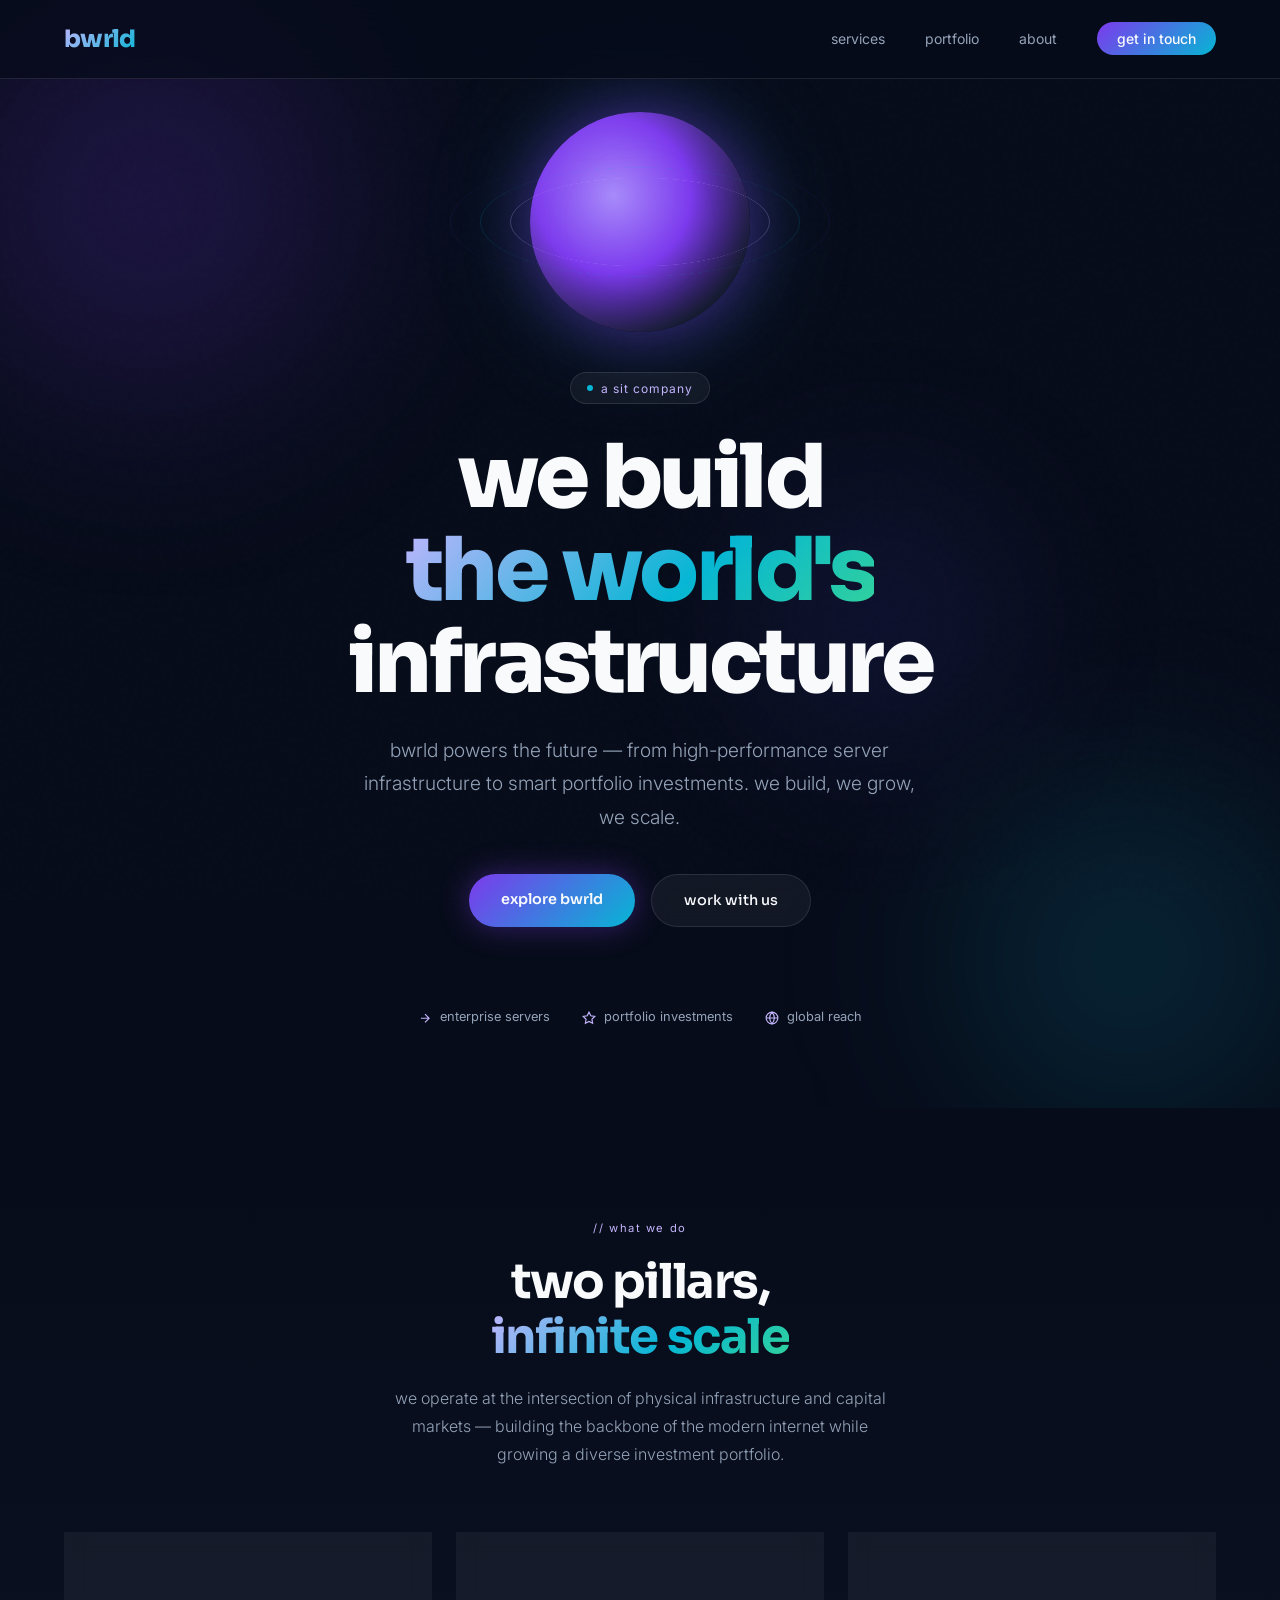
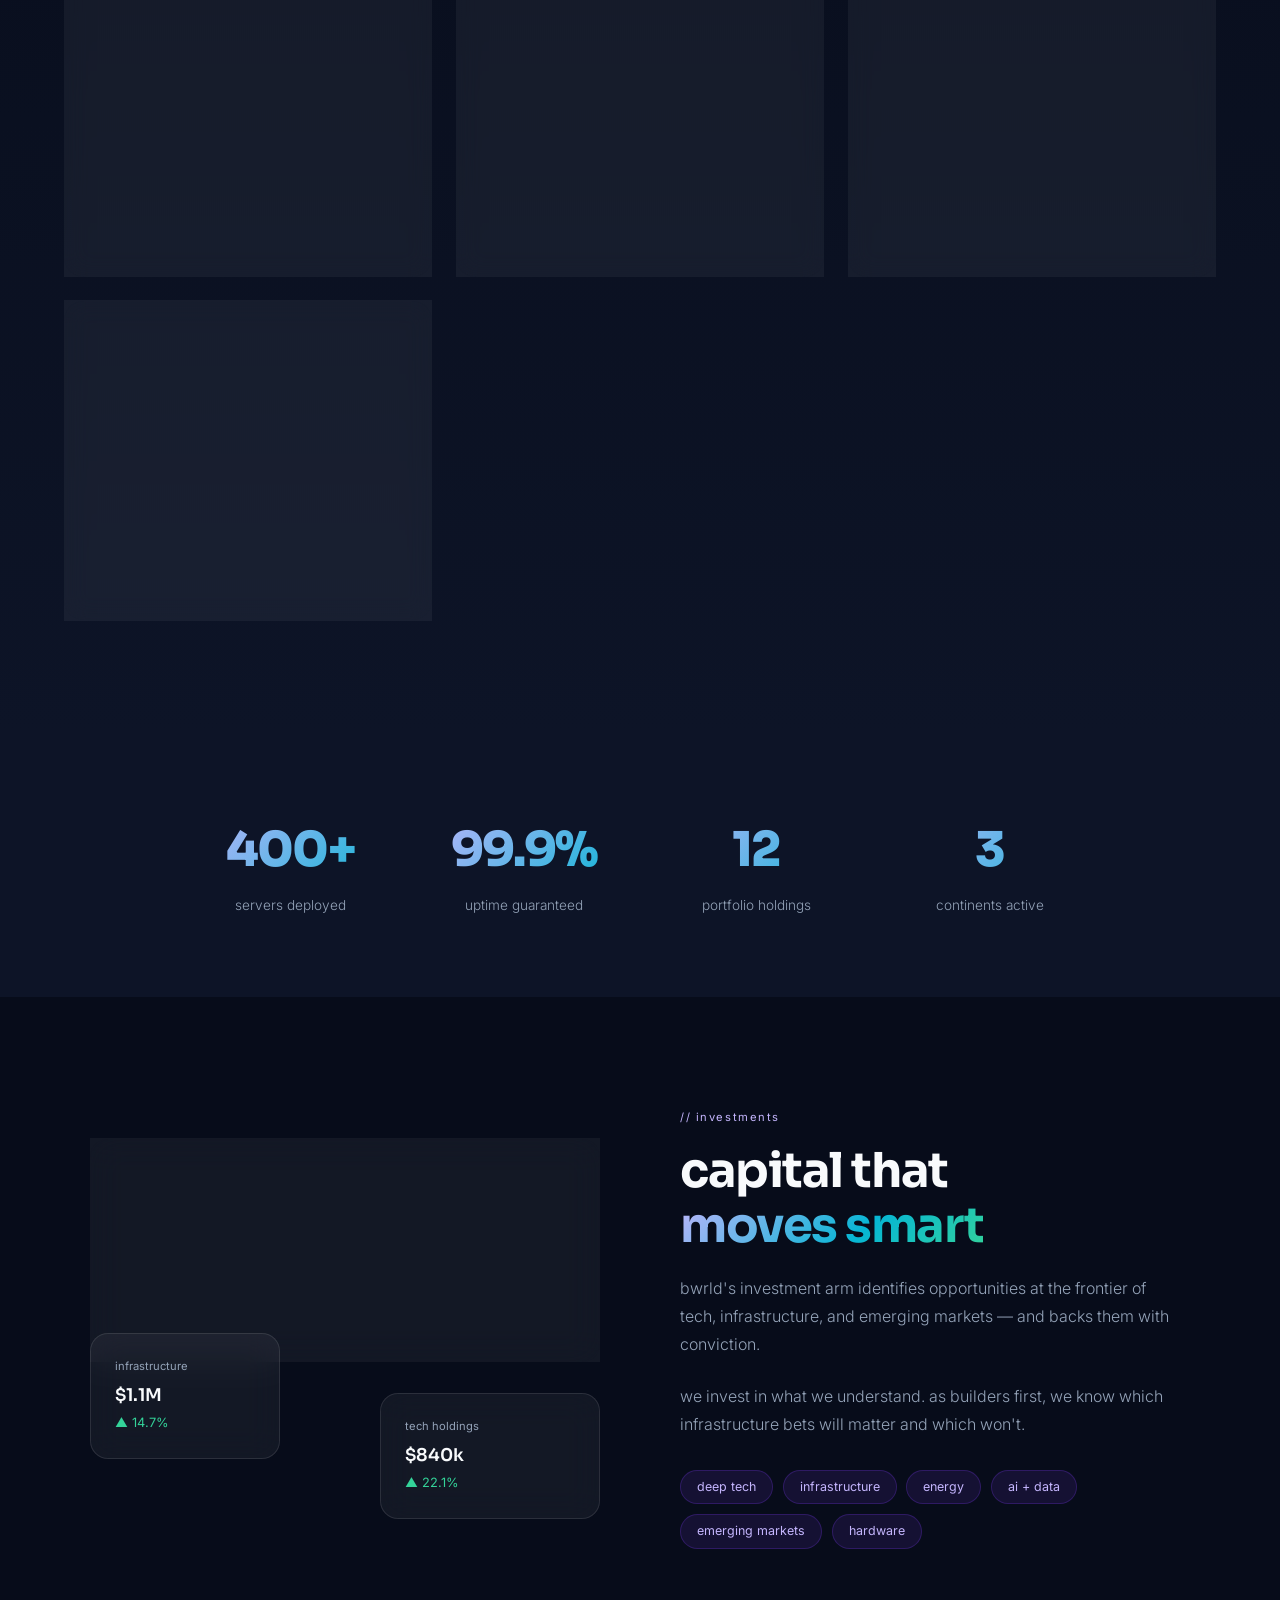
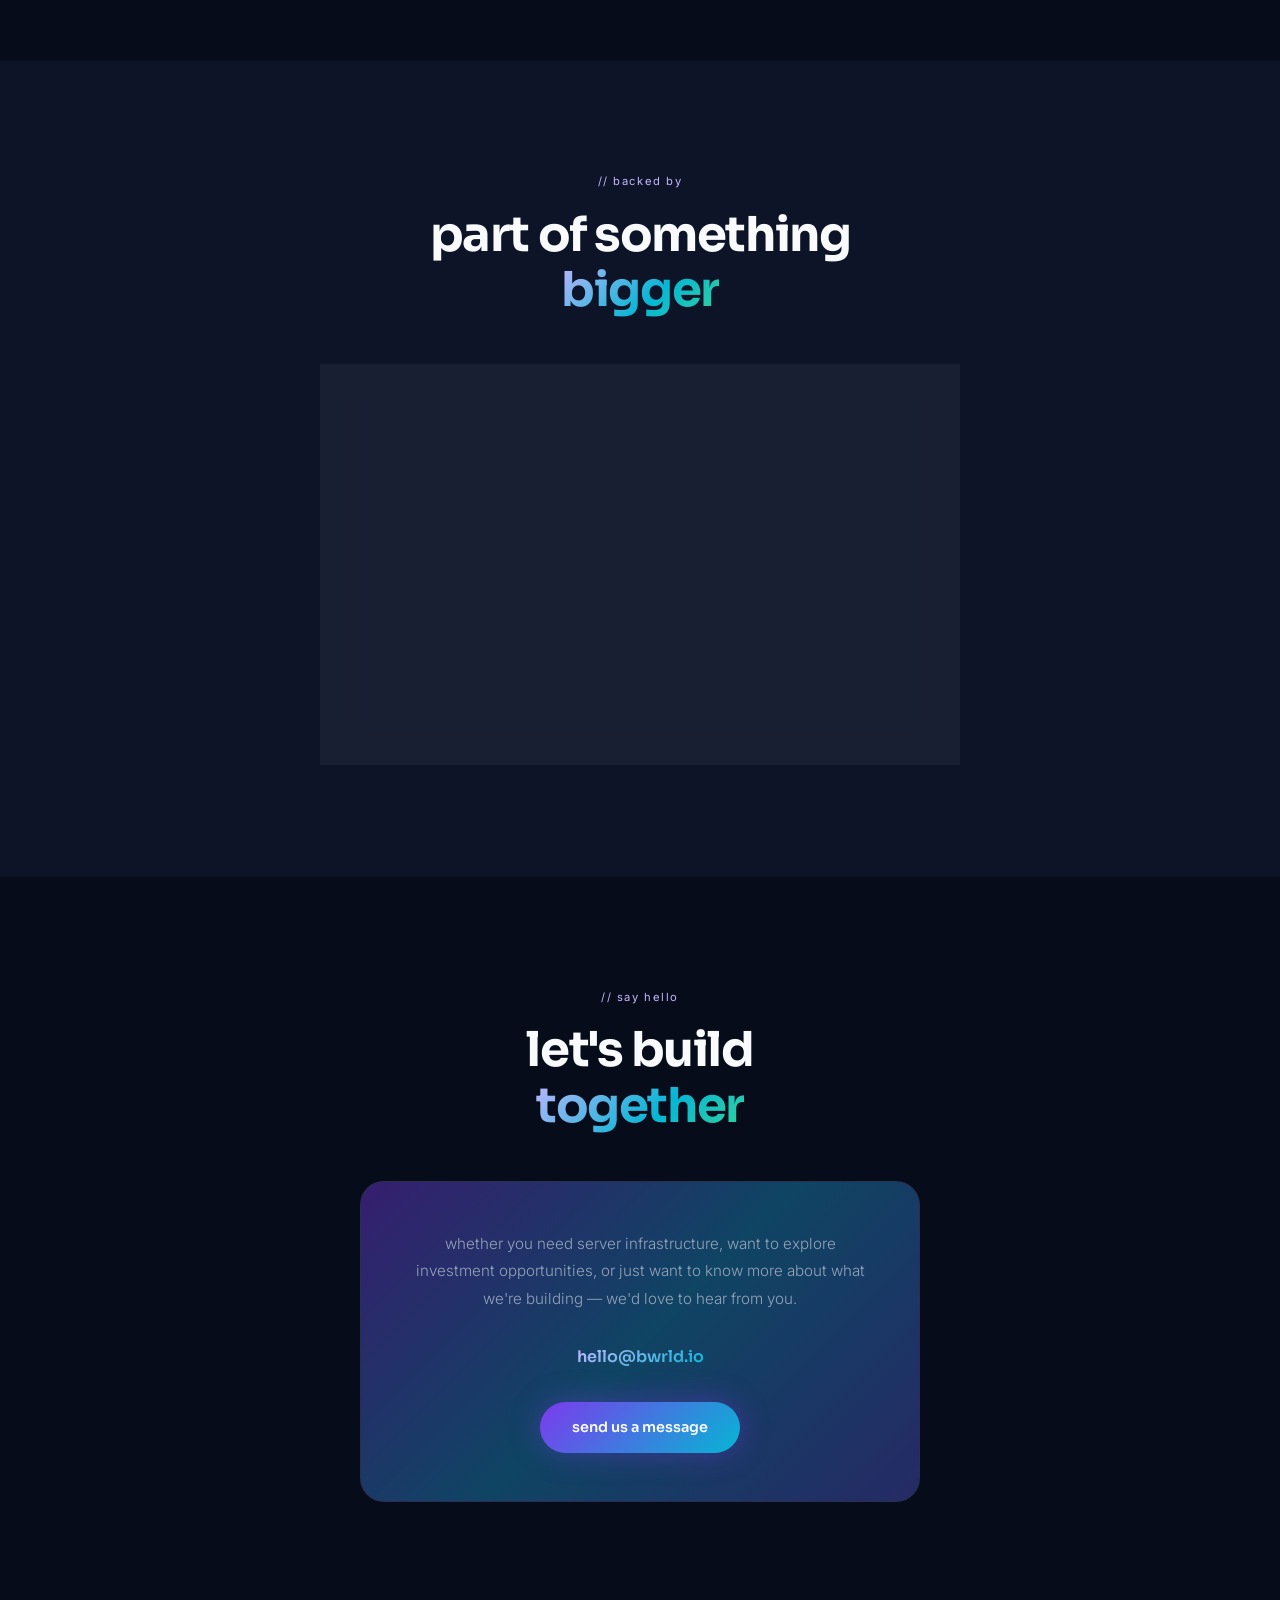
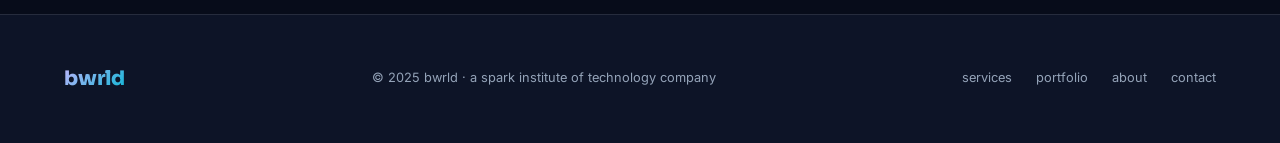
==== commit a3067b80: "Update server deployed stat from 40 to 400" ====
--- a/index.html
+++ b/index.html
@@ -716,7 +716,7 @@
   <section id="stats">
     <div class="stats-inner">
       <div class="reveal">
-        <div class="stat-num">40+</div>
+        <div class="stat-num">400+</div>
         <div class="stat-label">servers deployed</div>
       </div>
       <div class="reveal">
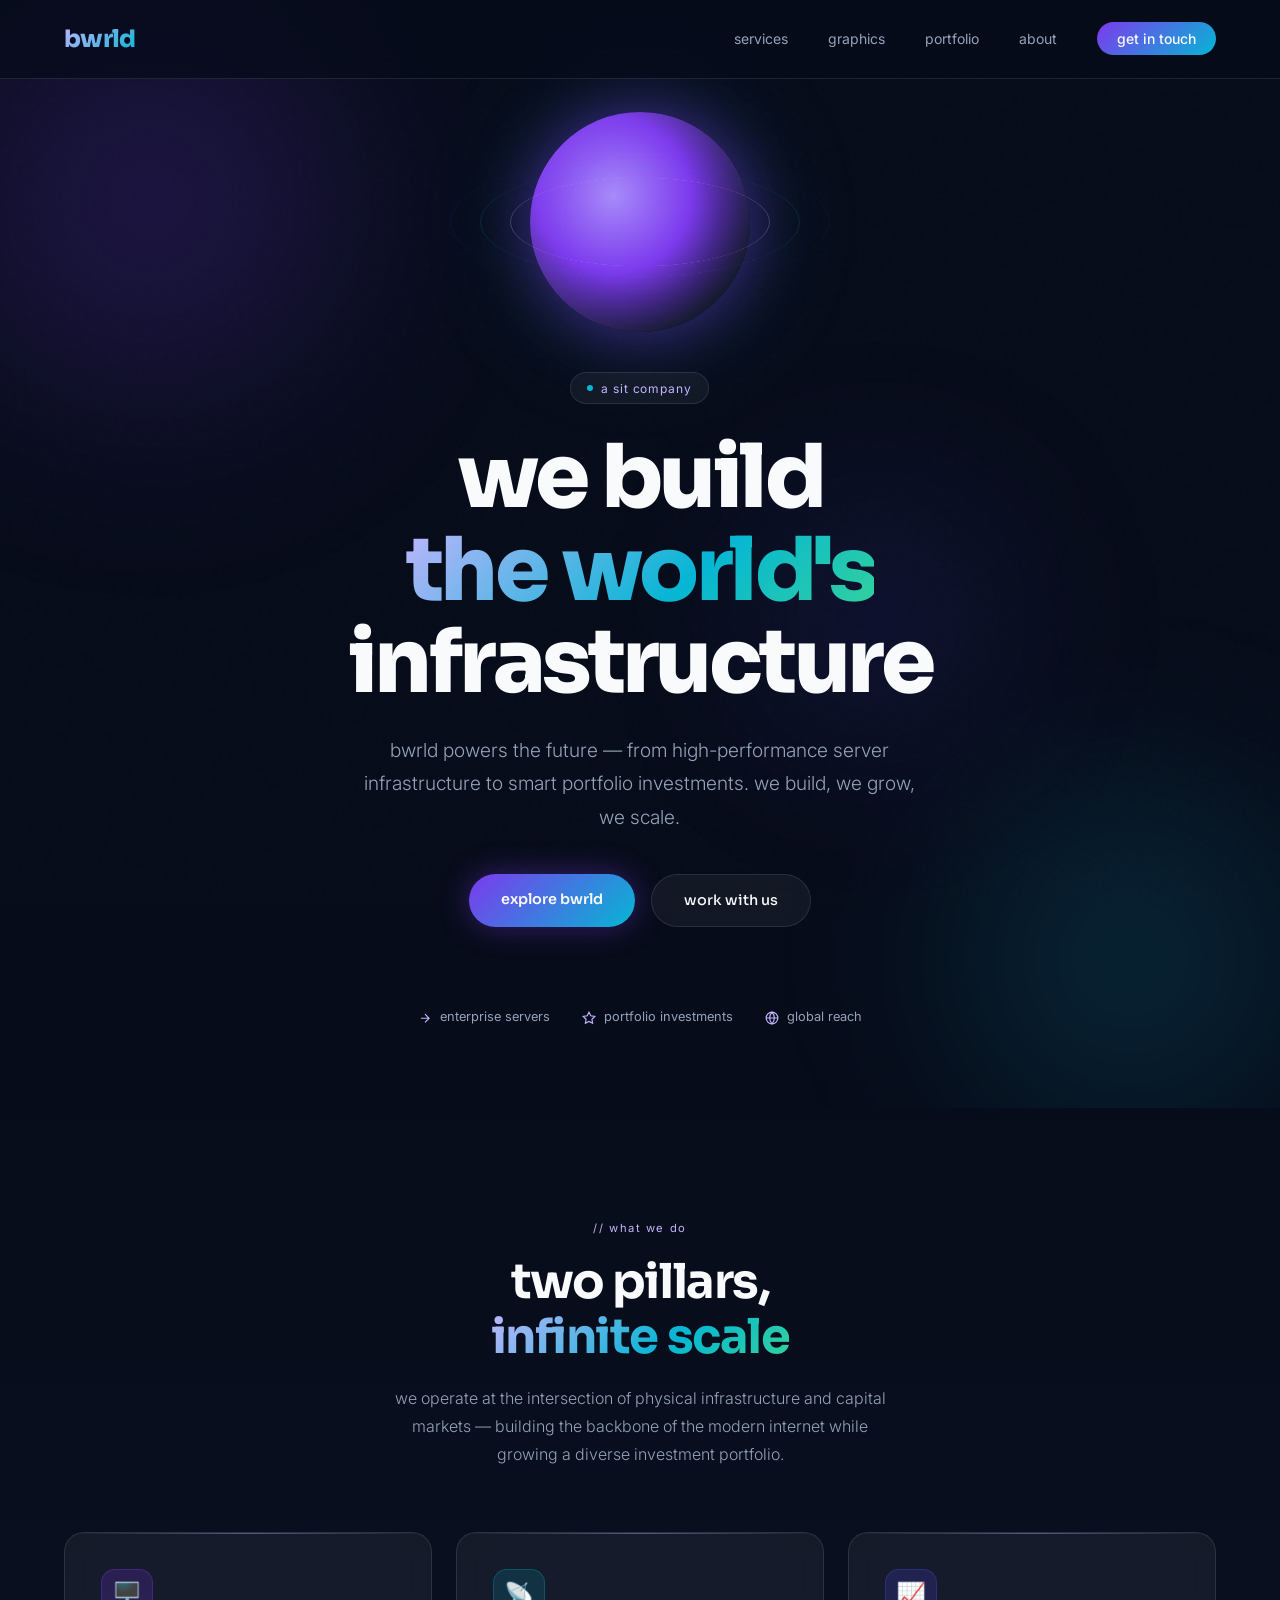
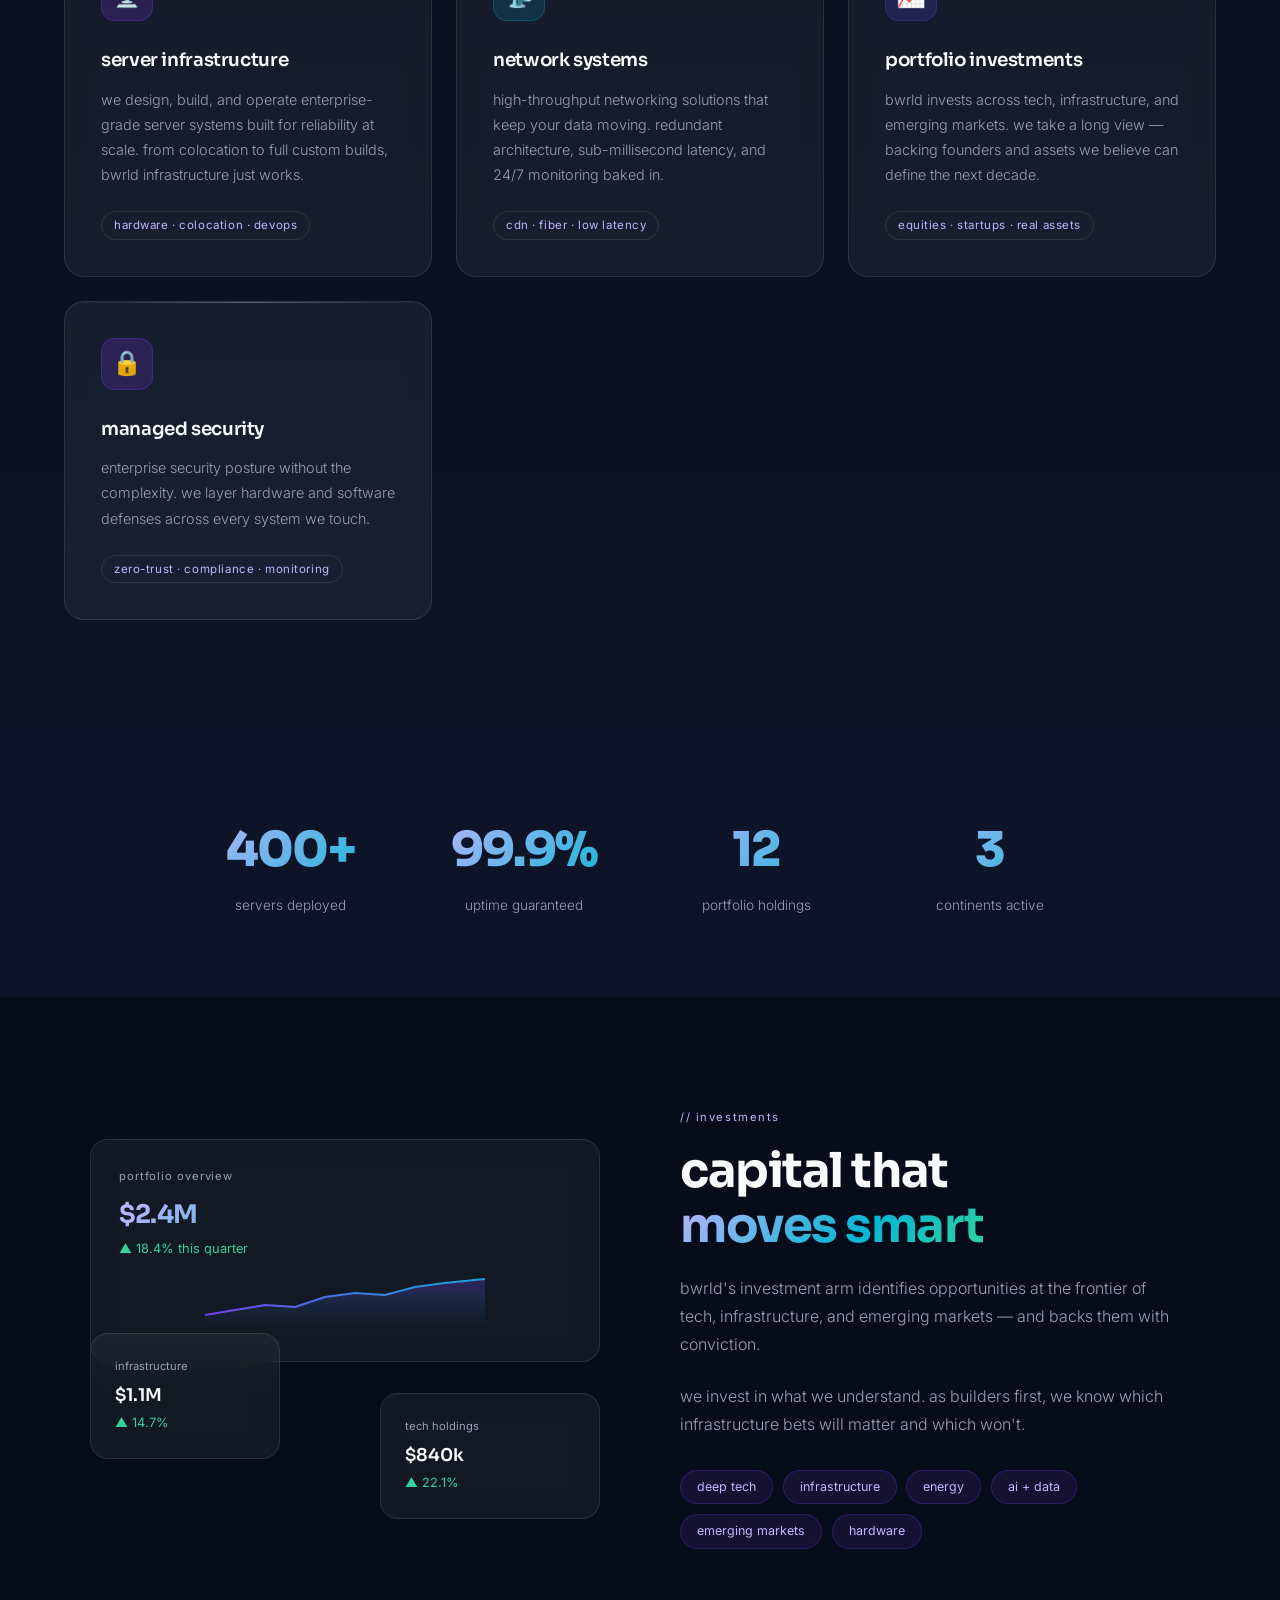
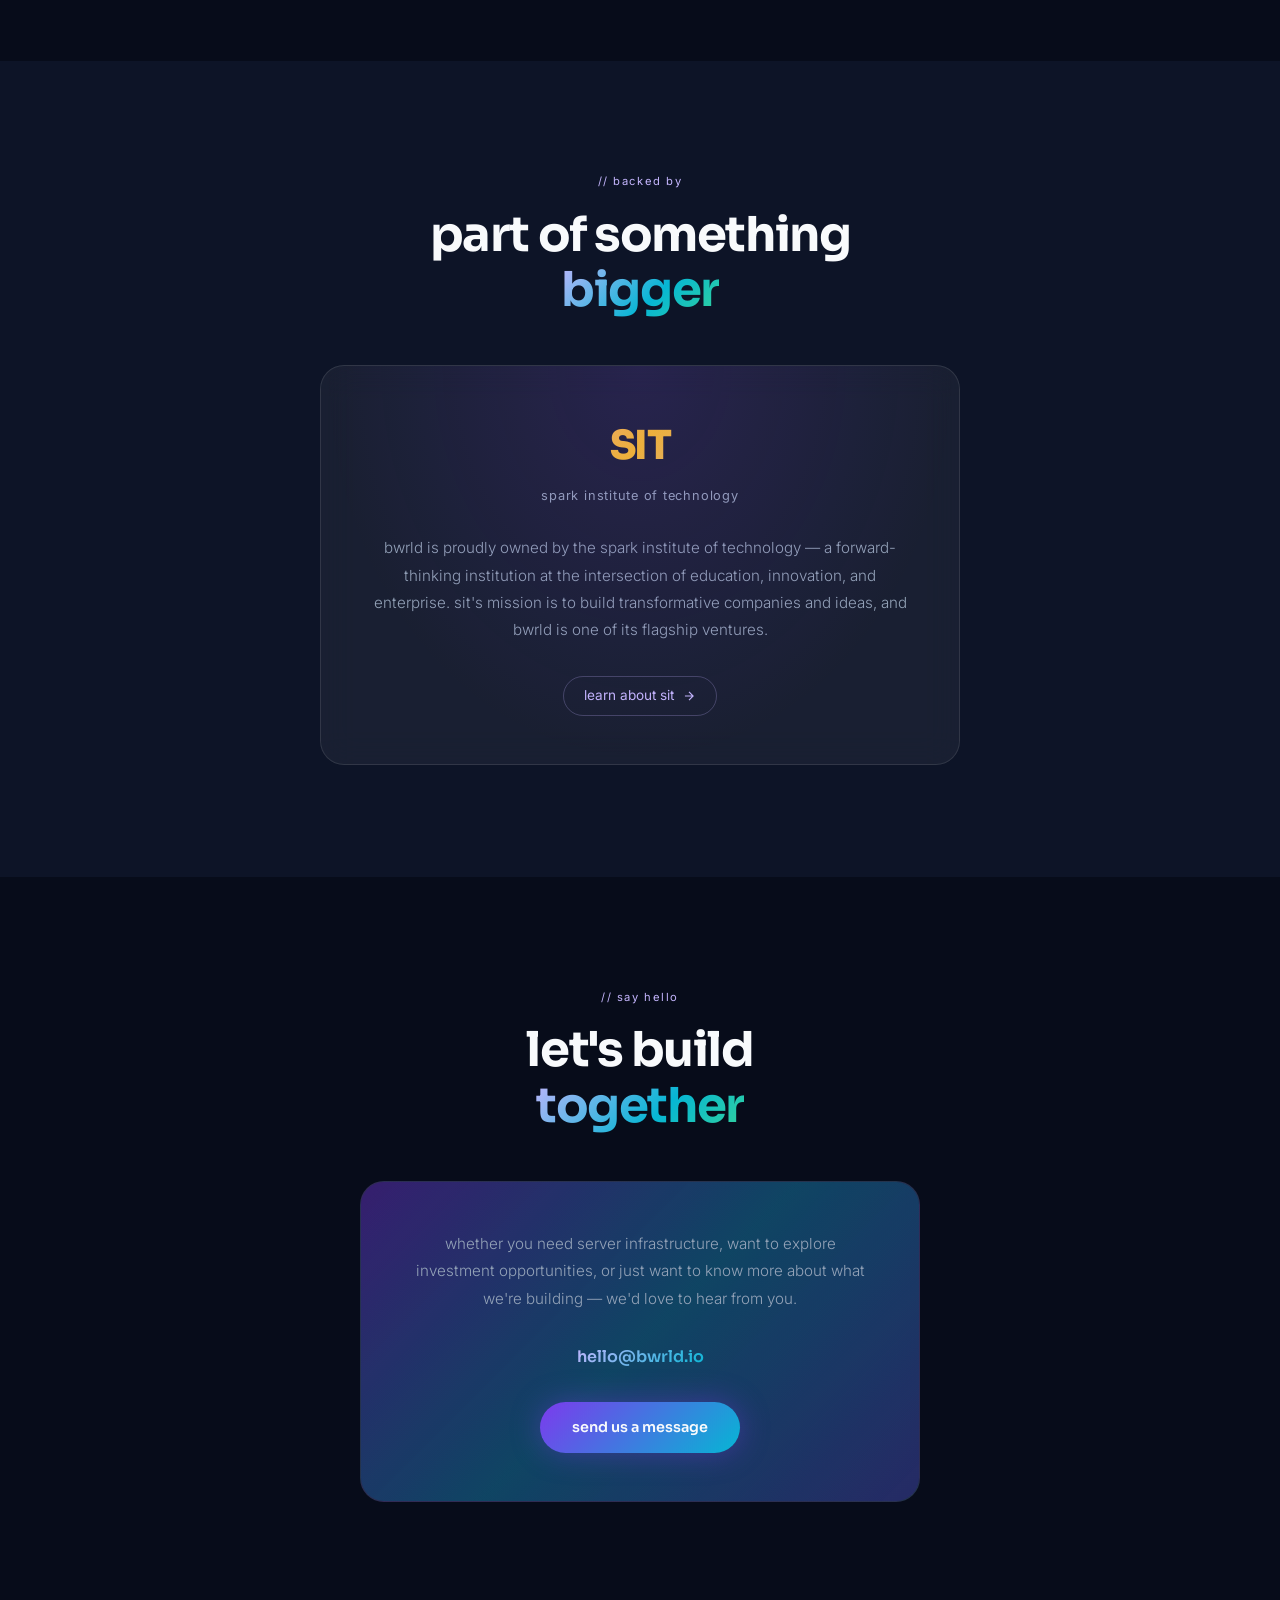
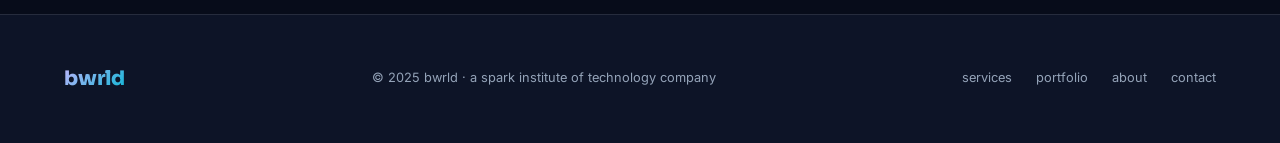
==== commit 72591a01: "Add graphics link to navigation menu" ====
--- a/index.html
+++ b/index.html
@@ -622,6 +622,7 @@
     <a href="index.html" class="logo" style="text-decoration:none">bwrld</a>
     <ul>
       <li><a href="services.html">services</a></li>
+      <li><a href="graphic.html">graphics</a></li>
       <li><a href="portfolio.html">portfolio</a></li>
       <li><a href="about.html">about</a></li>
       <li><a href="contact.html" class="nav-cta">get in touch</a></li>
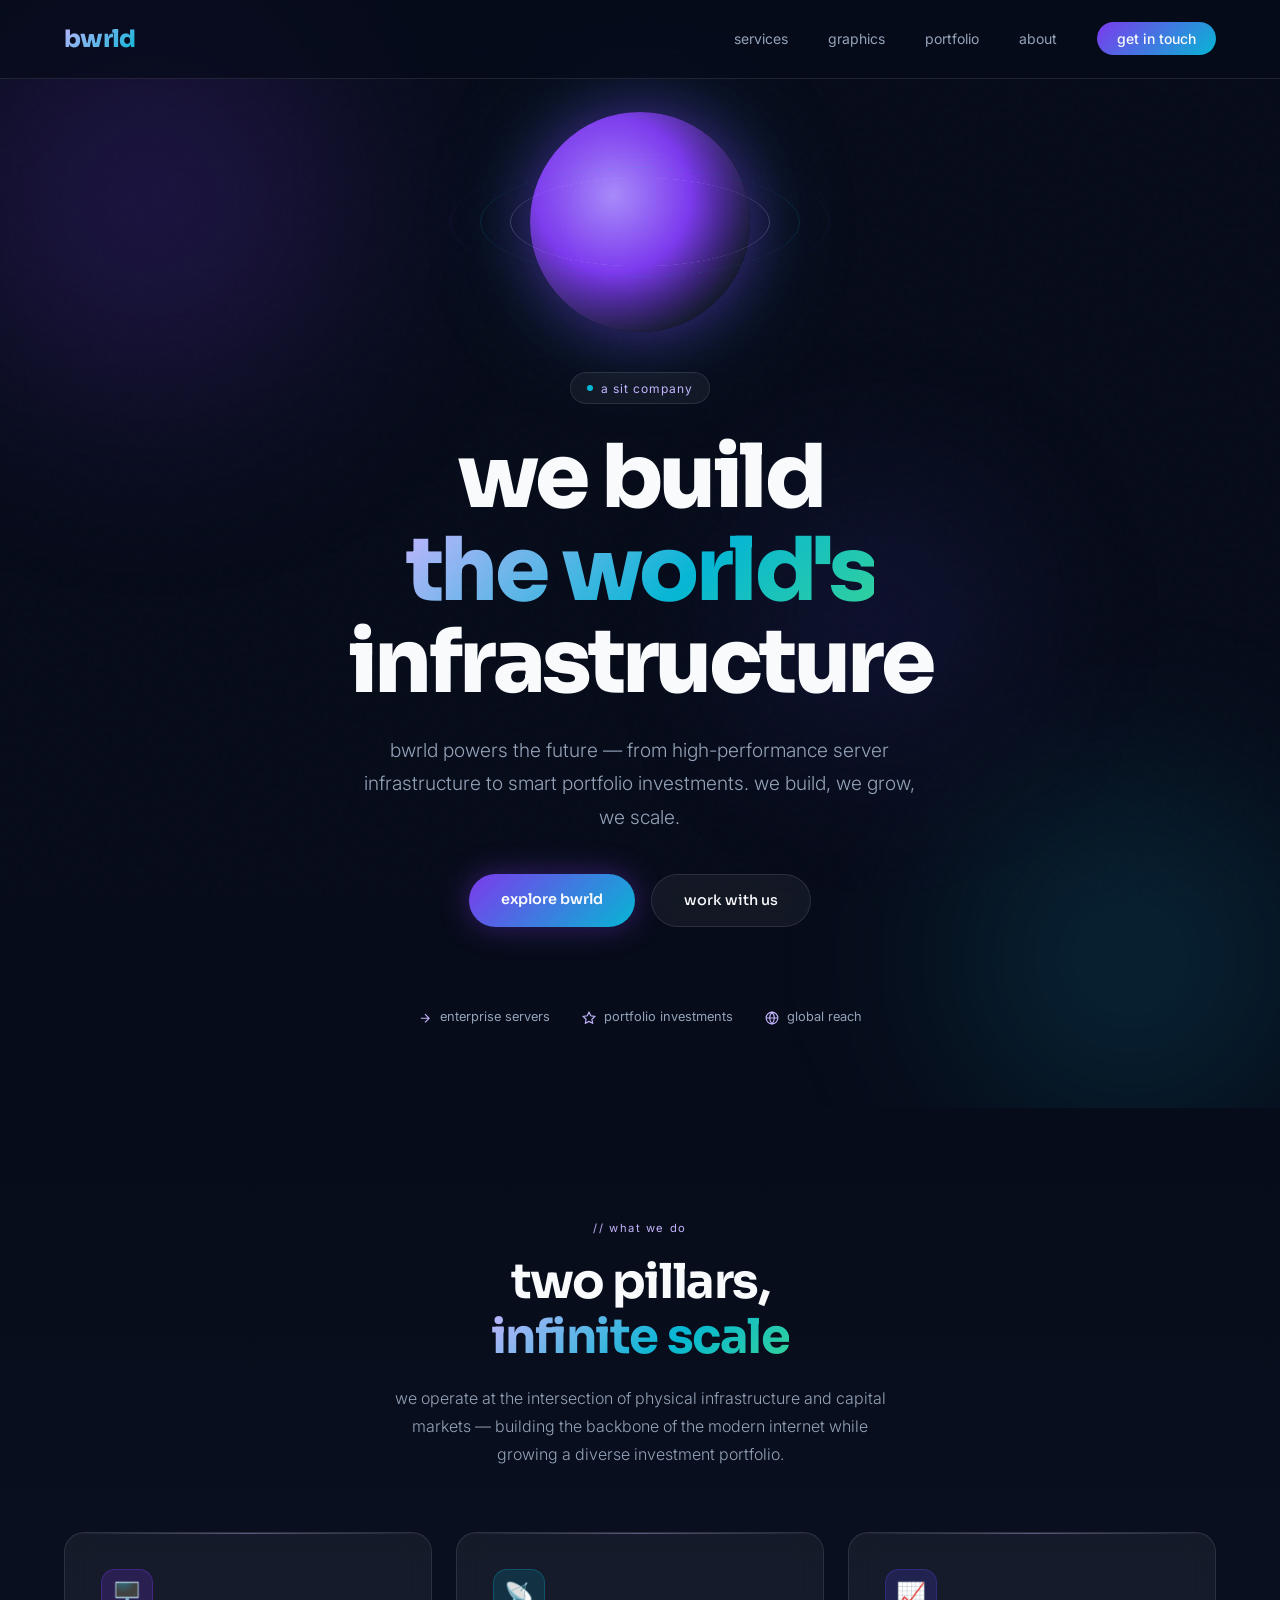
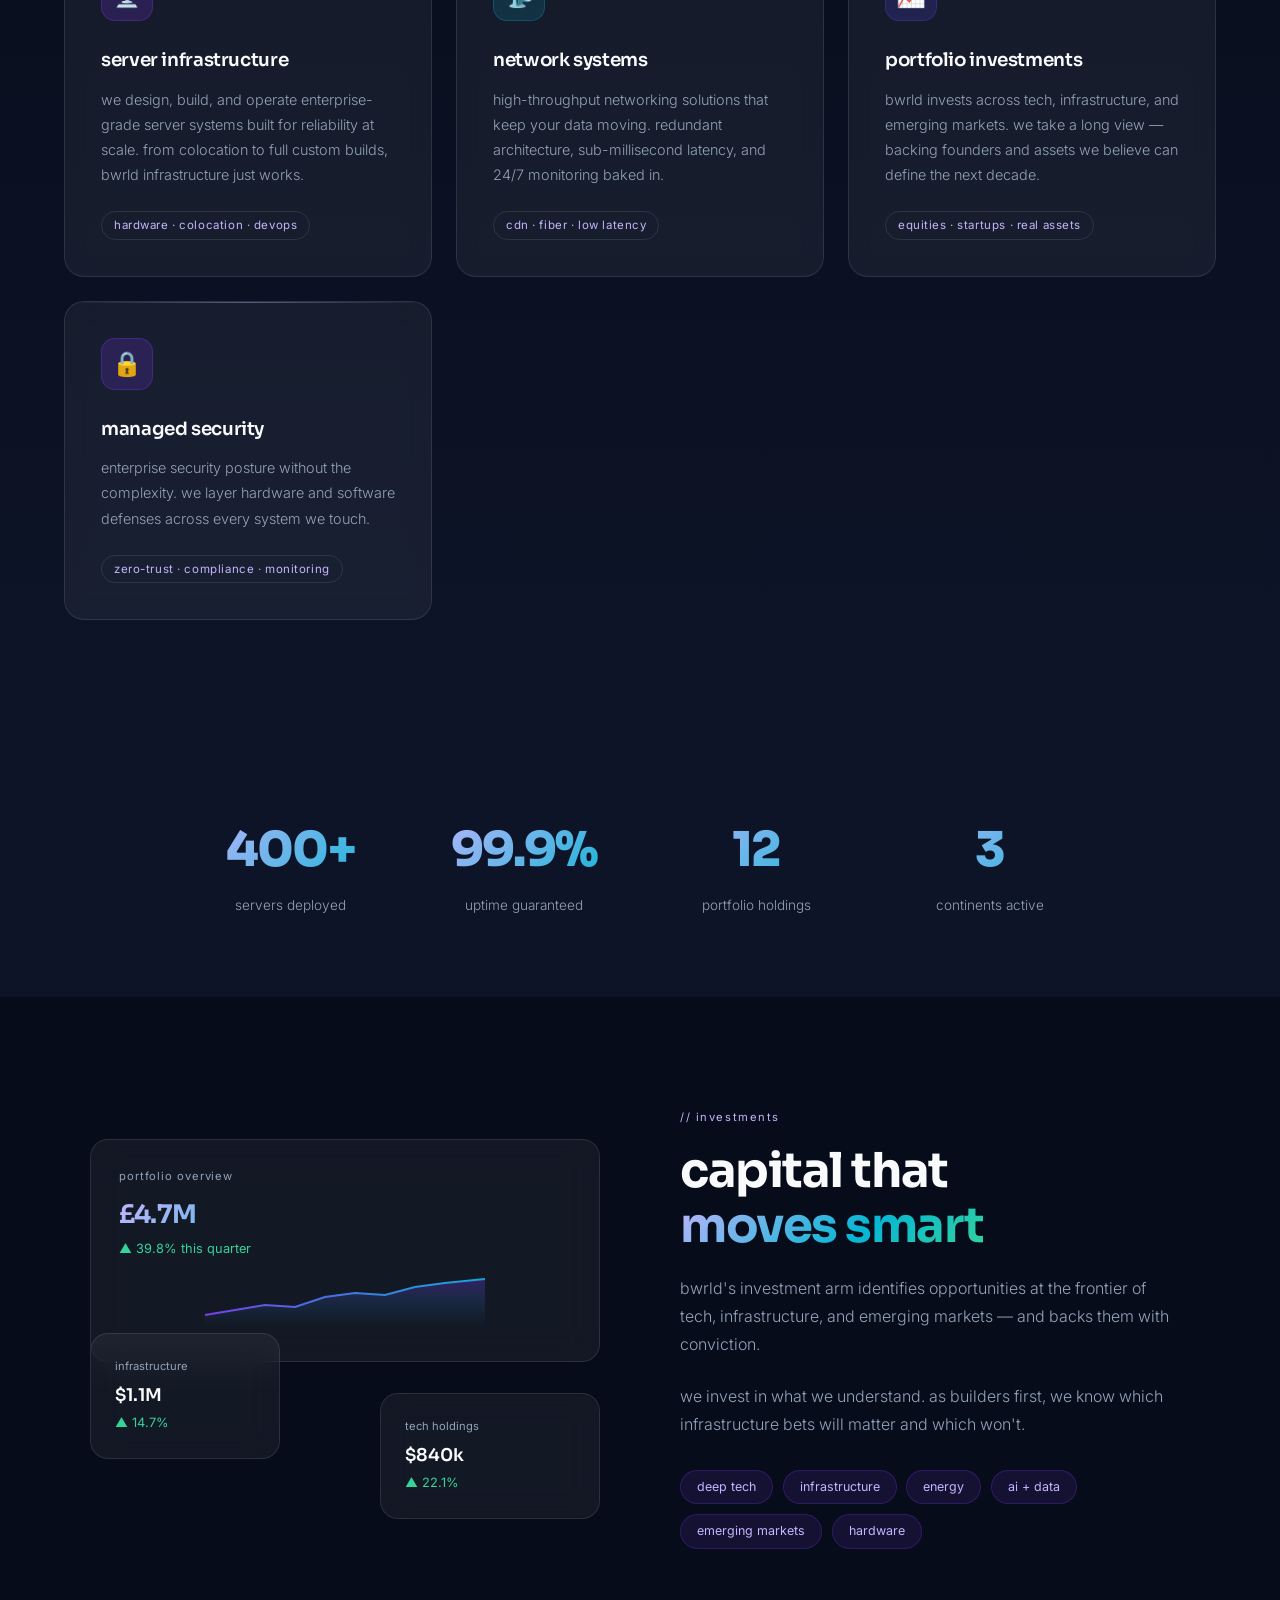
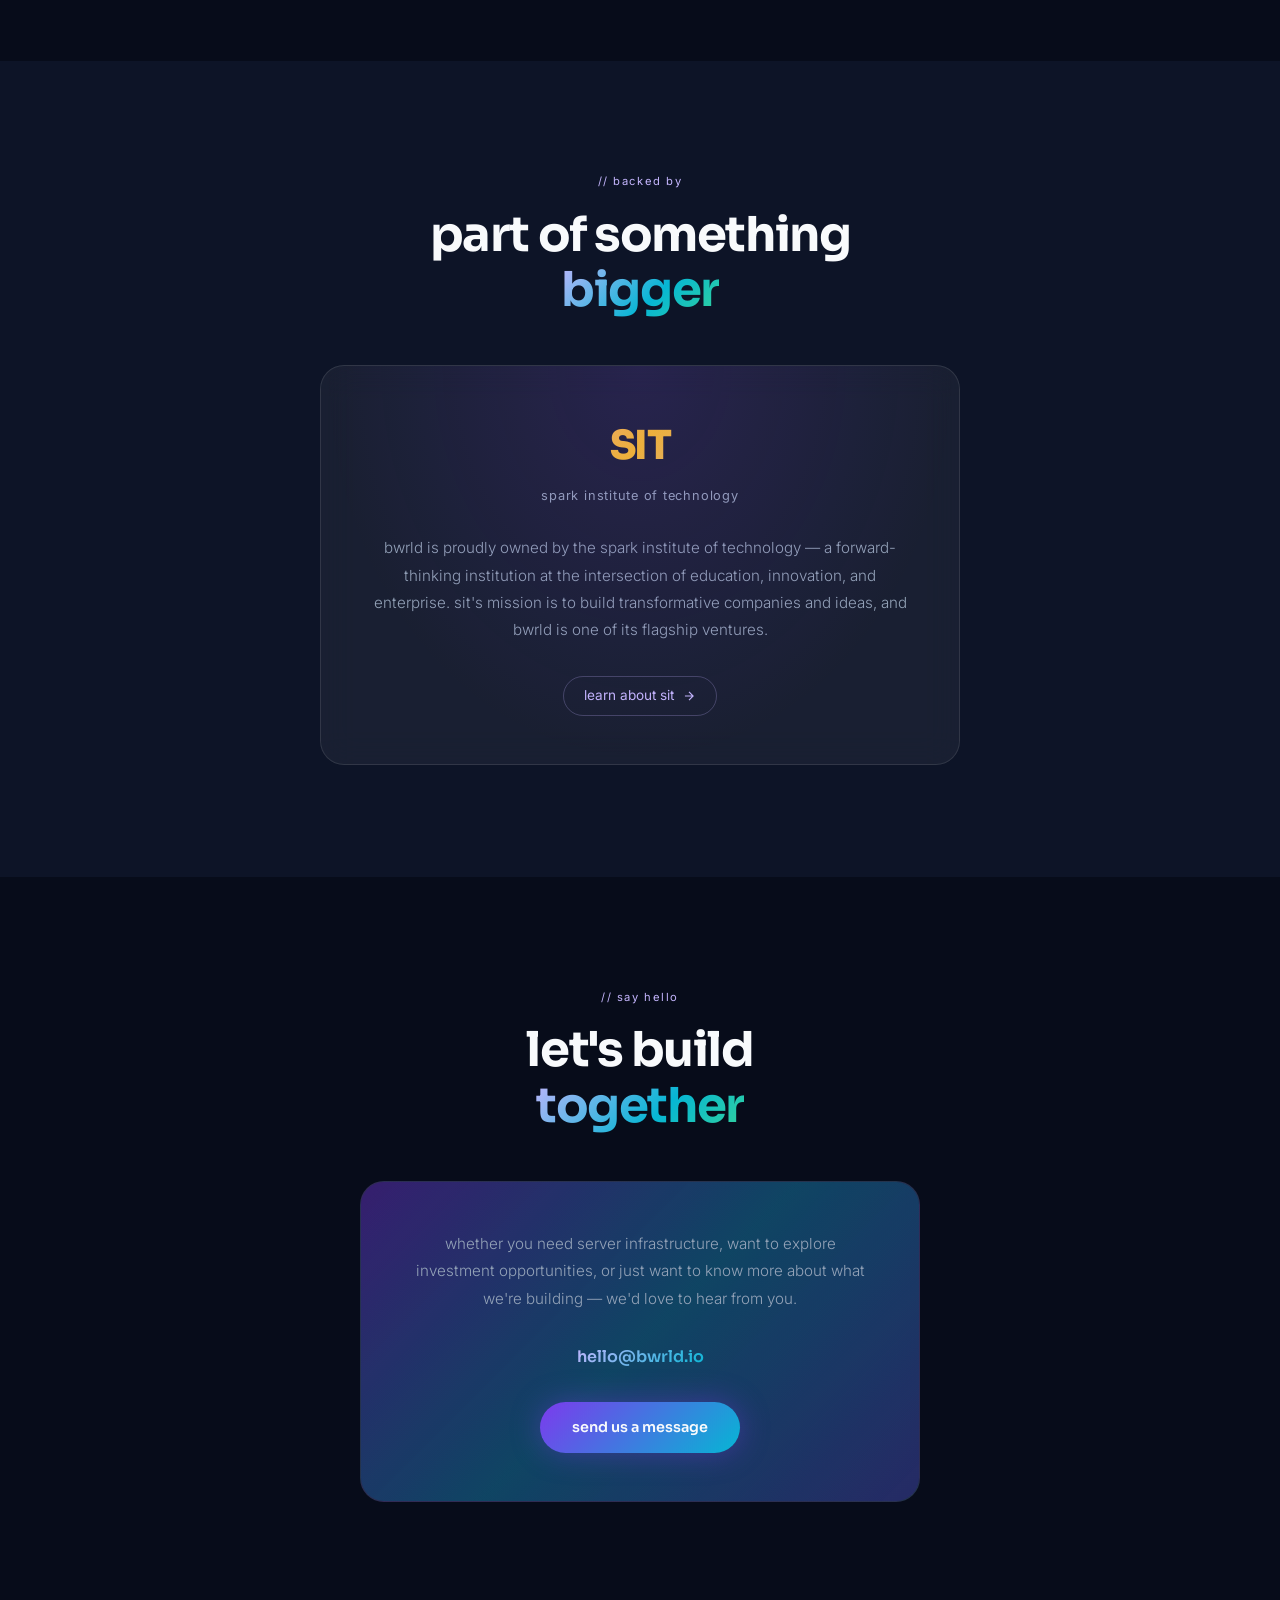
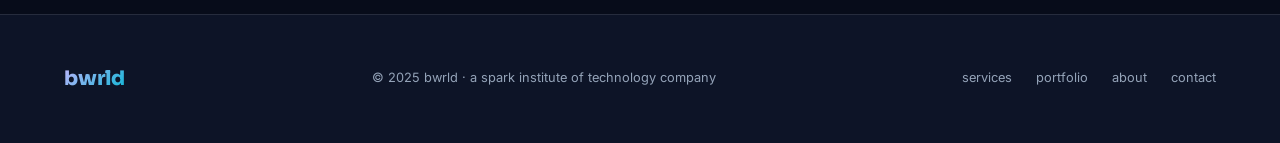
==== commit e9c02b50: "Change portfolio values from USD to GBP" ====
--- a/index.html
+++ b/index.html
@@ -741,8 +741,8 @@
       <div class="invest-visual reveal">
         <div class="portfolio-card main">
           <div class="port-label">portfolio overview</div>
-          <div class="port-val grad-text">$2.4M</div>
-          <div class="port-up">▲ 18.4% this quarter</div>
+          <div class="port-val grad-text">£4.7M</div>
+          <div class="port-up">▲ 39.8% this quarter</div>
           <div class="sparkline">
             <svg viewBox="0 0 280 50" fill="none" xmlns="http://www.w3.org/2000/svg">
               <defs>
